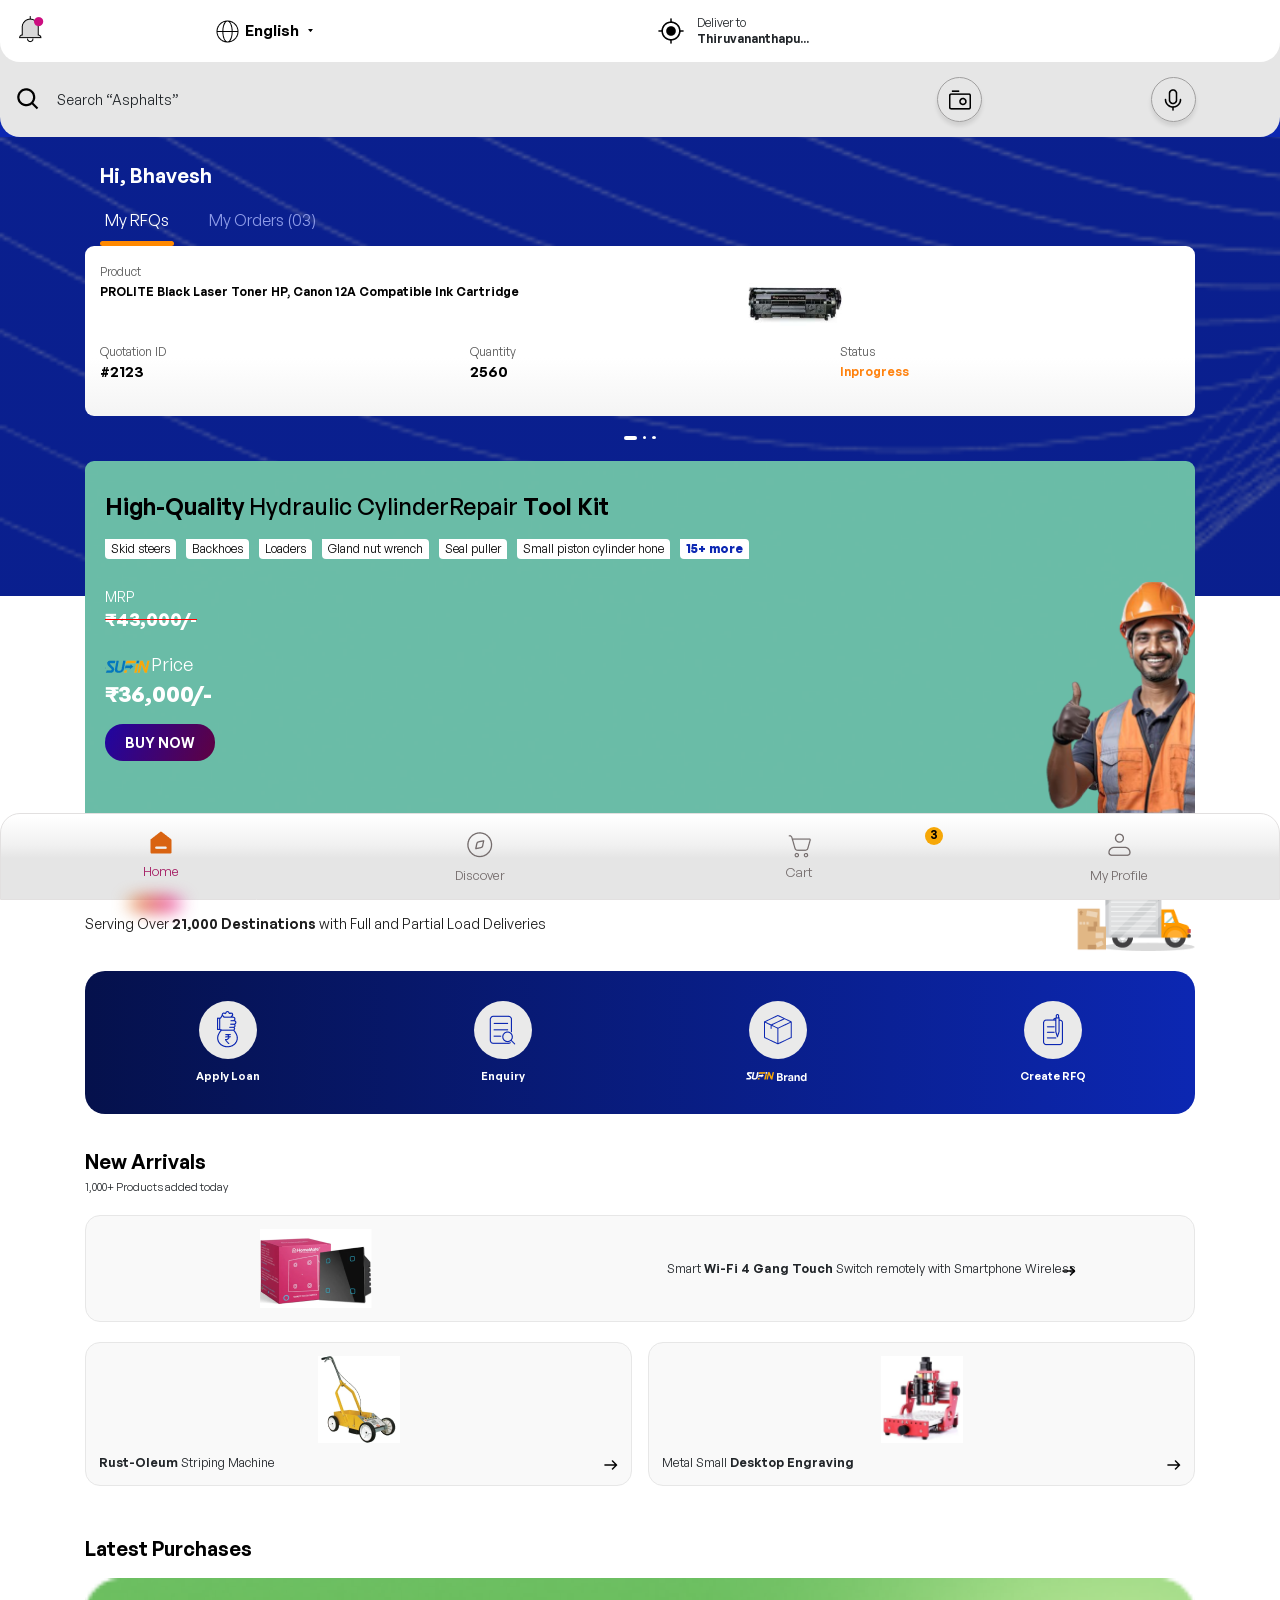
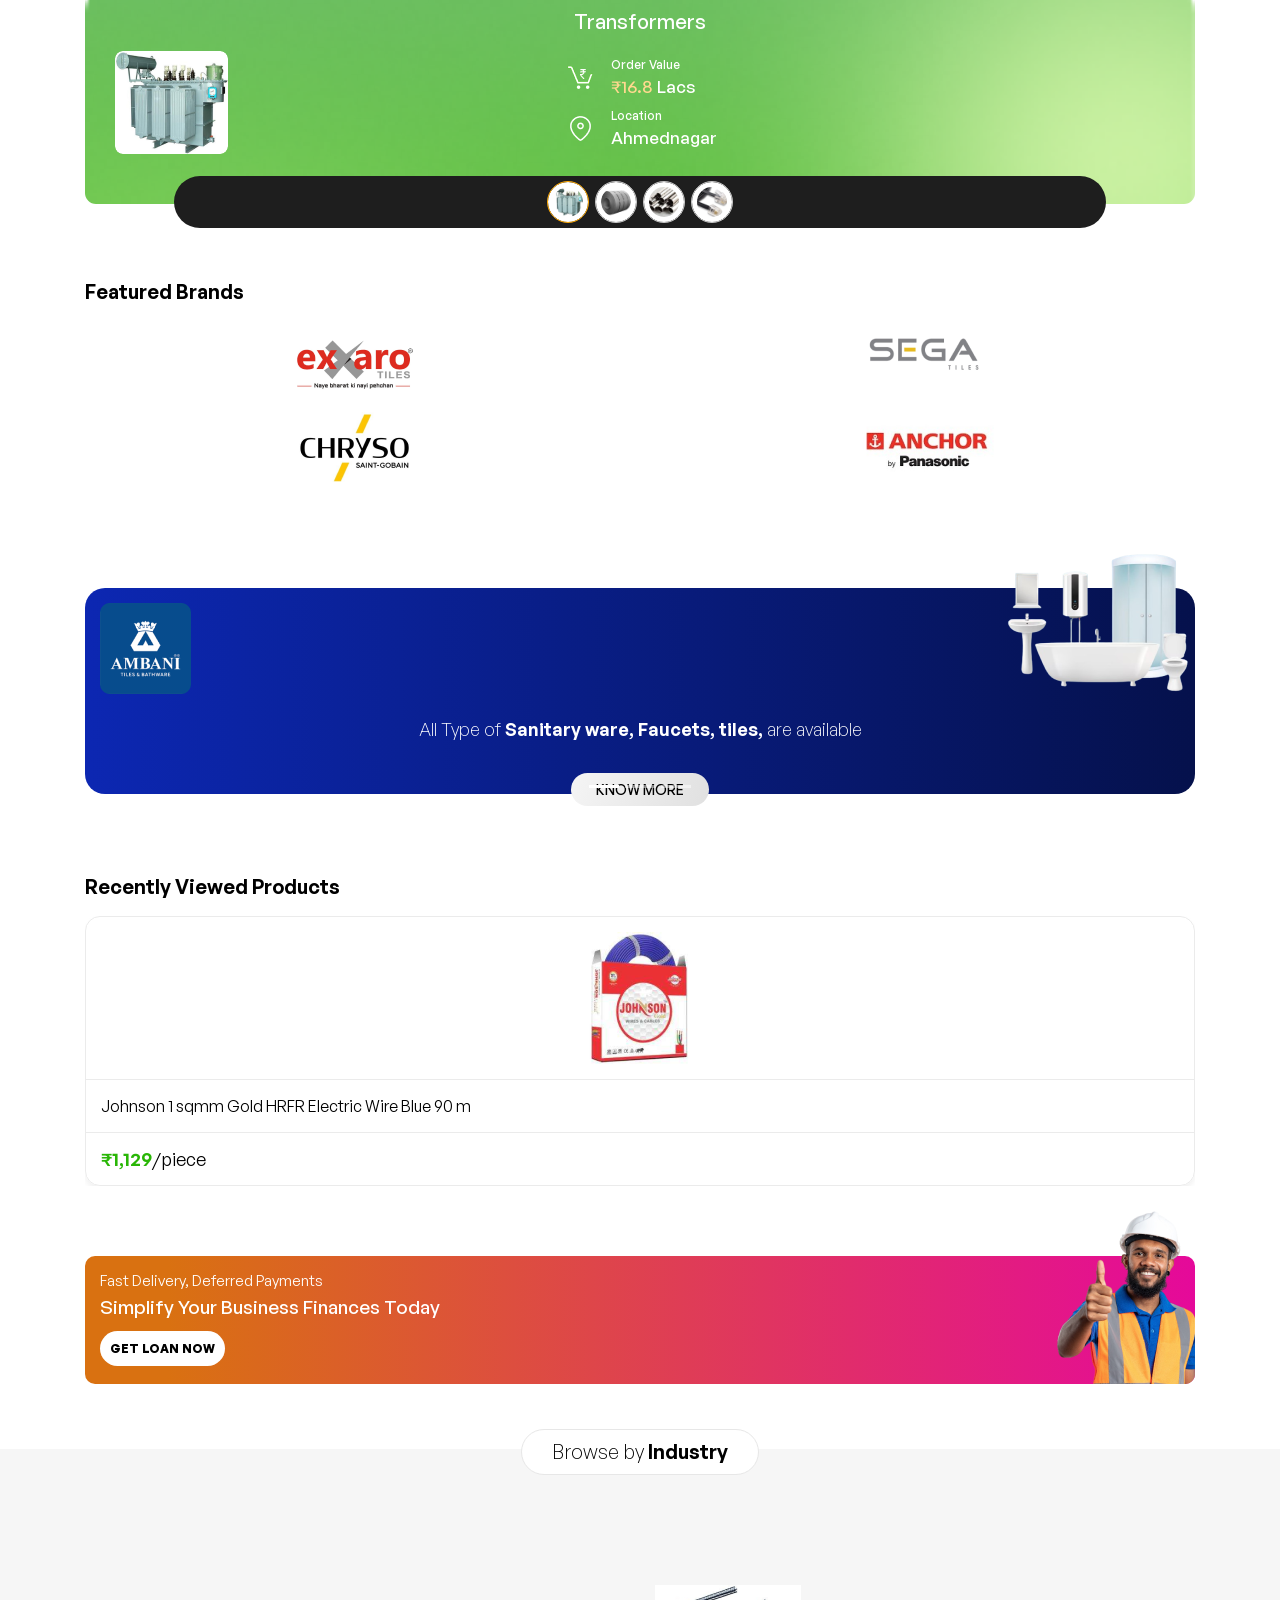
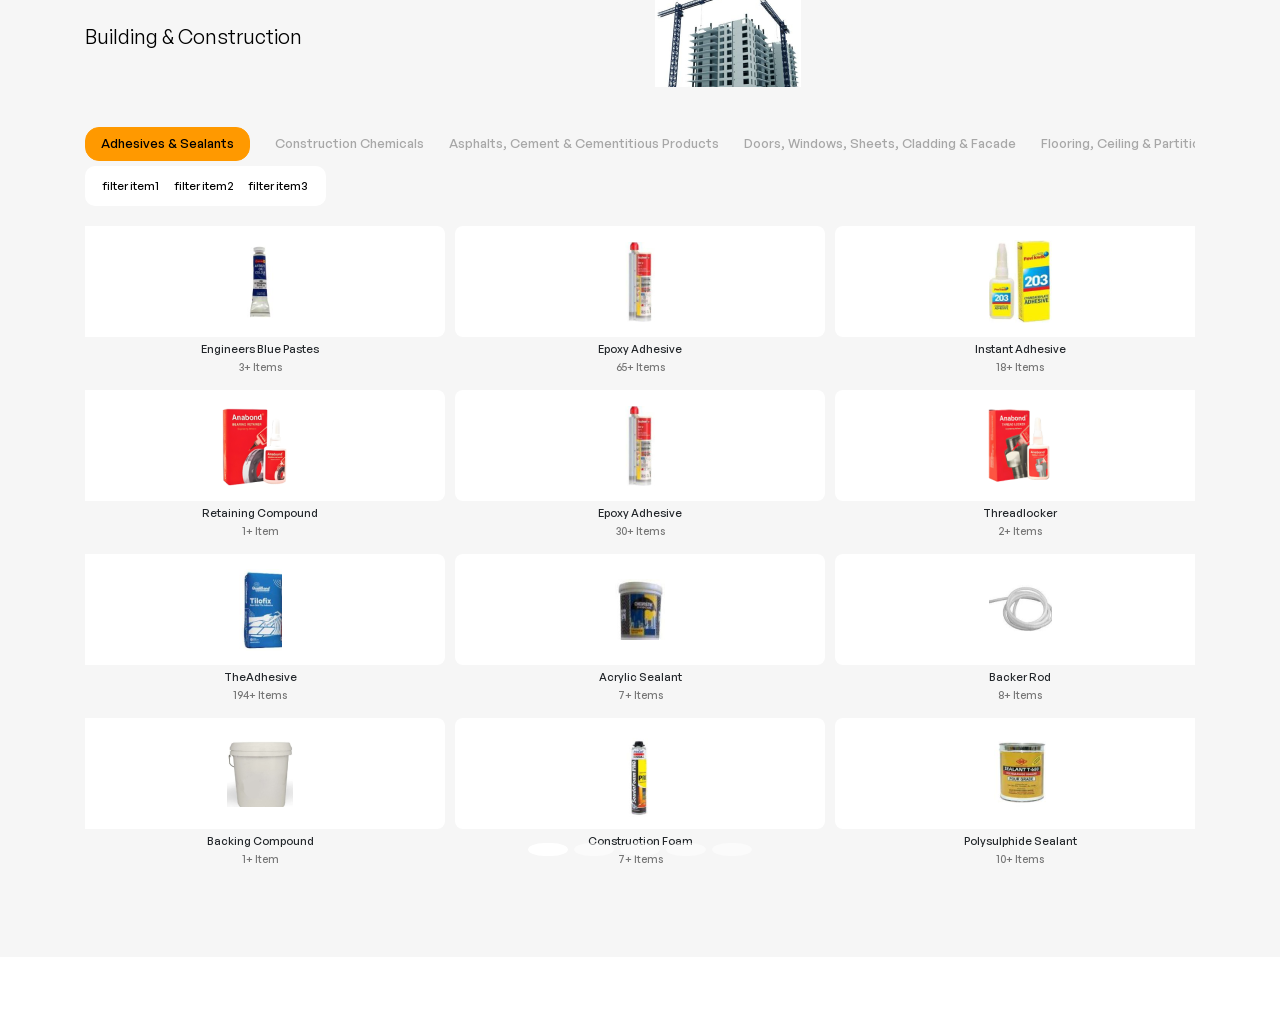
==== lntsufin/index.html @ c092fabc "Add Google Tag Manager integration (GTM-XXXXXXX)" ====
<!DOCTYPE html>
<html lang="en">
<head>
  <title>lntsufin</title>
  <meta charset="utf-8">
  <meta name="viewport" content="width=device-width, initial-scale=1">

  <link rel="stylesheet" href="lib/css/bootstrap.min.css"> 
  <script src="lib/js/jquery.min.js"></script>
  <script src="lib/js/bootstrap.min.js"></script>
	<link rel="stylesheet" href="css/custom.css"> 
<script src="js/custom.js"></script>
<script>

</script>
</head>
<body>


<div class="body-whole-sec">



<div class="header-top-sec">
<div class="header-top-inner-sec">
<div class="row">
  <div class="col-2 padr-0">
    <img src="images/header-notification-icon.png">
  </div>
  <!-- ./col-2 -->
 <div class="col-4 d-flex align-items-center padl-0">
<img src="images/header-lang-icon.png">
    <select class="hl-select">
  <option class="hl-field">English</option>
  <option class="hl-field">Tamil</option>
</select>
  </div>
  <!-- ./col-4 -->

   <div class="col-6 d-flex align-items-center">
    <img src="images/header-map-icon.png">
    <div class="hl-content-sec">
    <p class="hl-sub-head">Deliver to</p>
    <p class="hl-sub-head bold-font">Thiruvananthapu...</p>
    </div>
  </div>
  <!-- ./col-6 -->

</div>
<!-- ./row -->

</div>
<!-- ./header-top-inner-sec -->
</div>
<!-- ./header-top-sec -->



<div class="header-sec">
  <div class="header-inner-sec">

  <div class="row">
      <div class="col-8  d-flex align-items-center">
  <img src="images/search-icon.png" class="header-search-img"> <p class="header-search-text">Search “Asphalts”</p>
</div>

<div class="col-2 d-flex justify-content-center">
  <div class="header-icon rounded-circle d-flex justify-content-center">
  <img src="images/camera-icon.png">
</div>
</div>

<div class="col-2 d-flex justify-content-center">
  <div class="header-icon rounded-circle d-flex justify-content-center">
 <img src="images/voice-icon.png">
</div>
</div>

</div>
<!-- ./row -->
</div>
</div>



<!-- Tabs -->
<section id="tabs" class="orders-details-sec sec-space ">
  <div class="container">
     
      <div class="col">
    <p class="ordered-person-name">Hi, Bhavesh</p>
    </div>
  
    <div class="row">
      <div class="col">

        <nav>
          <div class="nav nav-tabs nav-fill tab-text-sec" id="nav-tab" role="tablist">
            <a class="tab-text active" id="my-rfq-tab" data-toggle="tab" href="#my-rfq" role="tab" aria-controls="my-rfq" aria-selected="true">My RFQs</a>
            <a class="tab-text" id="my-orders-tab" data-toggle="tab" href="#my-orders" role="tab" aria-controls="my-orders" aria-selected="false">My Orders (03)</a>
          </div>
        </nav>


        <div class="tab-content tab-content-whole-sec" id="nav-tabContent">
          <div class="tab-pane fade show active" id="my-rfq">
<div id="rfq-content-slider" class="carousel slide carousel-sec" data-ride="carousel">

<!--  <ol class="carousel-indicators rfq-indicators">
    <li data-target="#rfq-content-slider" data-slide-to="0" class="active"></li>
    <li data-target="#rfq-content-slider" data-slide-to="1"></li>
    <li data-target="#rfq-content-slider" data-slide-to="2"></li>
  </ol> -->
   <!-- Indicators will be inserted here by JavaScript -->
  <!-- rest of the carousel structure -->
  
  <div class="carousel-inner">

    <div class="carousel-item active">

      <p class="tc-sub-head">Product</p>

            <div class="row mb-20">
              <div class="col-7">
                <p class="tab-sub-content">PROLITE Black Laser Toner HP, Canon 12A Compatible Ink Cartridge</p>
              </div>
              <div class="col-5">
                <img src="images/product-img.png">
              </div>
           </div>

            <div class="row">
              <div class="col-4">
                <p class="tc-sub-head">Quotation ID</p>
                <p class="tsc-medium-text">#2123</p>
              </div>
              <div class="col-4">
               <p class="tc-sub-head">Quantity</p>
               <p class="tsc-medium-text">2560</p>
              </div>
              <div class="col-4">
                <p class="tc-sub-head">Status</p>
                <p class="tab-sub-content rfq-status">Inprogress</p>
              </div>
           </div>

    </div>
    <!-- ./carousel-item -->

    <div class="carousel-item">
      
     
         <p class="tc-sub-head">Product</p>

            <div class="row mb-20">
              <div class="col-7">
                <p class="tab-sub-content">PROLITE Black Laser Toner HP, Canon 12A Compatible Ink Cartridge</p>
              </div>
              <div class="col-5">
                <img src="images/product-img.png">
              </div>
           </div>

            <div class="row">
              <div class="col-4">
                <p class="tc-sub-head">Quotation ID</p>
                <p class="tsc-medium-text">#2123</p>
              </div>
              <div class="col-4">
               <p class="tc-sub-head">Quantity</p>
               <p class="tsc-medium-text">2560</p>
              </div>
              <div class="col-4">
                <p class="tc-sub-head">Status</p>
                <p class="tab-sub-content rfq-status">Inprogress</p>
              </div>
           </div>

    </div>
    <!-- ./carousel-item -->

    <div class="carousel-item">
      
      
         <p class="tc-sub-head">Product</p>

            <div class="row mb-20">
              <div class="col-7">
                <p class="tab-sub-content">PROLITE Black Laser Toner HP, Canon 12A Compatible Ink Cartridge</p>
              </div>
              <div class="col-5">
                <img src="images/product-img.png">
              </div>
           </div>

            <div class="row">
              <div class="col-4">
                <p class="tc-sub-head">Quotation ID</p>
                <p class="tsc-medium-text">#2123</p>
              </div>
              <div class="col-4">
               <p class="tc-sub-head">Quantity</p>
               <p class="tsc-medium-text">2560</p>
              </div>
              <div class="col-4">
                <p class="tc-sub-head">Status</p>
                <p class="tab-sub-content rfq-status">Inprogress</p>
              </div>
           </div>

    </div>
      <!-- ./carousel-item -->


  </div>
  <!-- ./carousel-inner -->

</div>
<!-- ./rfq-content-slider -->


            
           </div>
            <!-- ./tab-pane -->


          <div class="tab-pane fade" id="my-orders">
<div id="orders-content-slider" class="carousel slide carousel-sec" data-ride="carousel">
  <ol class="carousel-indicators ocs-indicators">
    <li data-target="#orders-content-slider" data-slide-to="0" class="active"></li>
    <li data-target="#orders-content-slider" data-slide-to="1"></li>
    <li data-target="#orders-content-slider" data-slide-to="2"></li>
  </ol>
  
  <div class="carousel-inner">
    <div class="carousel-item active">
            <p class="tc-sub-head-medium mb-20">Bulk order of  Electrical Safety Kits </p>
            <div class="row mb-20">
              <div class="col-4">
                <p class="tc-sub-head">Order ID</p>
                <p class="tab-sub-content">#2315</p>
              </div>
              <div class="col-4">
               <p class="tc-sub-head">Product Qty.</p>
               <p class="tab-sub-content">1000</p>
              </div>
              <div class="col-4">
                <p class="tc-sub-head">Order Value</p>
                <p class="tab-sub-content">₹10,00,000/-</p>
              </div>
           </div>

             <div class="row">
              <div class="col-7">
                <p class="tc-sub-head">Status</p>
                <p class="tab-sub-content order-status">Payment Pending</p>
              </div>
              <div class="col-5">
                <a href="#" class="paynow-btn">Pay now</a>
              </div>
           </div>

    </div>
    <!-- ./carousel-item -->

    <div class="carousel-item">
      
     
       
            <p class="tc-sub-head-medium mb-20">Bulk order of  Electrical Safety Kits </p>
            
            <div class="row mb-20">
              <div class="col-4">
                <p class="tc-sub-head">Order ID</p>
                <p class="tab-sub-content">#2315</p>
              </div>
              <div class="col-4">
               <p class="tc-sub-head">Product Qty.</p>
               <p class="tab-sub-content">1000</p>
              </div>
              <div class="col-4">
                <p class="tc-sub-head">Order Value</p>
                <p class="tab-sub-content">₹10,00,000/-</p>
              </div>
           </div>


             <div class="row">
              <div class="col-7">
                <p class="tc-sub-head">Status</p>
                <p class="tab-sub-content order-status">Payment Pending</p>
              </div>
              <div class="col-5">
                <a href="#" class="paynow-btn">Pay now</a>
              </div>
           </div>
    </div>
    <!-- ./carousel-item -->

    <div class="carousel-item">
      
      
         
            <p class="tc-sub-head-medium mb-20">Bulk order of  Electrical Safety Kits </p>
            <div class="row mb-20">
              <div class="col-4">
                <p class="tc-sub-head">Order ID</p>
                <p class="tab-sub-content">#2315</p>
              </div>
              <div class="col-4">
               <p class="tc-sub-head">Product Qty.</p>
               <p class="tab-sub-content">1000</p>
              </div>
              <div class="col-4">
                <p class="tc-sub-head">Order Value</p>
                <p class="tab-sub-content">₹10,00,000/-</p>
              </div>
           </div>


             <div class="row">
              <div class="col-7">
                <p class="tc-sub-head">Status</p>
                <p class="tab-sub-content order-status">Payment Pending</p>
              </div>
              <div class="col-5">
                <a href="#" class="paynow-btn">Pay now</a>
              </div>
           </div>

    </div>
      <!-- ./carousel-item -->


  </div>
  <!-- ./carousel-inner -->

</div>
<!-- ./rfq-content-slider -->


          </div>
          <!-- ./tab-pane -->
        </div>
        <!-- ./tab-whole-sec -->
      </div>
      <!-- ./col -->
    </div>
  <!-- ./row -->
  </div>
  <!-- ./container -->
</section>
<!-- ./Tabs -->




<section id="bn-gl-on-card-sec-slider" class="sec-space pt-0">
  <div class="container">

<div  class="carousel slide" data-ride="carousel">
  <div class="carousel-inner">

    <div class="carousel-item active">
      <div class="buy-now-card-sec">
        <div class="buy-now-card-sec-inner">

        <p class="bncs-head">High-Quality <span class="medium-bold">Hydraulic CylinderRepair</span> Tool Kit</p>

        <div class="bncs-items mb-20">
          <p>Skid steers</p> <p>Backhoes</p> <p>Loaders</p> <p>Gland nut wrench</p> <p>Seal puller</p> <p>Small piston cylinder hone</p> <p class="bncs-more-items">15+ more</p>
        </div>
           
        <div class="mb-20">
          <p class="bncs-mrp-text">MRP </p>
          <p class="bncs-orignal-mrp">&#8377;43,000/-</p>
        </div>
           
           <div class="mb-20">
            <img src="images/sufin-img.png"><span class="bncs-price-text">Price</span>
            <p class="bncs-sufin-price">&#8377;36,000/-</p>
          </div>

          <div class="pb-20">
              <a href="#" class="slider-btn">BUY NOW </a>
          </div>

      </div>
        </div>
        <!-- ./buy-now-card-sec -->

    </div>
    <!-- ./carousel-item -->

    <div class="carousel-item">
      
      <div class="get-loan-card-sec">
        <div class="get-loan-card-sec-inner">
        <p class="glcs-head">Purchased Transformers </p>
        <div class="row mb-20">
           <div class="col-5">
             <p class="glcs-sub-head">Order Value</p>
             <p class="glcs-value-sec"><span class="glcs-amount">&#8377; 32</span> lakh</p>
           </div>
            <div class="col-5">
              <p class="glcs-sub-head">Funding</p>
              <p class="glcs-value-sec"><span class="glcs-amount">&#8377; 28</span> lakh</p>
            </div>
        </div>
           
          <div class="pb-20">
              <a href="#" class="slider-btn glcs-btn">Get Loan </a>
          </div>

      </div>
        </div>
        <!-- ./get-loan-card-sec -->

    </div>
    <!-- ./carousel-item -->

    <div class="carousel-item">
      
        <div class="order-now-card-sec  text-center">
        <p class="oncs-head text-center">Bulk Purchasing for Construction Projects </p>
           <div class="mt-30 mb-30 text-right">
            <img src="images/order-now-card-sec-img.png">
          </div>
      
        
          <div class="pb-20">
              <a href="#" class="oncs-btn">Order Now</a>
          </div>

        </div>
        <!-- ./order-now-card-sec -->

    </div>
  </div>
  <!-- ./carousel-inner -->

</div>


</div>
  <!-- ./container -->

</section>
<!-- ./sec -->




<section  class="">
  <div class="container">

     <div class="row mb-20">
      <div class="col-7 d-flex align-items-center">
          <p class="normal-content">Serving Over <span class="normal-bold-content">21,000 Destinations</span> with Full and Partial Load Deliveries</p>
      </div>
      <!-- ./col-7 -->

      <div class="col-5 text-right">
        <img class="pld-img" src="images/partial-load-deliveries-img.png">
      </div>
      <!-- ./col-5 -->
    </div>
    <!-- ./row -->


<div class="icon-box-whole-sec mb-10">
     <div class="row">

      <div class="col-3 text-center padl-5 padr-5">
         <img class="icon-box rounded-circle" src="images/apply-loan-icon.png">
          <p class="ib-text">Apply Loan</p>
      </div>
      <!-- ./col-3 -->

      <div class="col-3 text-center padl-5 padr-5">
         <img class="icon-box rounded-circle" src="images/enquiry-icon.png">
          <p class="ib-text">Enquiry</p>
      </div>
      <!-- ./col-3 -->

      <div class="col-3 text-center padl-5 padr-5">
         <img class="icon-box rounded-circle" src="images/sufin-brand-icon.png">
          <p class="ib-text"><img src="images/sufin-brand-text-img.png"></p>
      </div>
      <!-- ./col-3 -->

      <div class="col-3 text-center padl-5 padr-5">
         <img class="icon-box rounded-circle" src="images/create-rfq.png">
          <p class="ib-text">Create RFQ</p>
      </div>
      <!-- ./col-3 -->

    </div>
    <!-- ./row -->

  </div>
  <!-- ./icon-box-whole-sec -->


  </div>
  <!-- ./container -->
  </section>
  <!-- ./section -->





<section  class="sec-space">
  <div class="container">

<p class="sec-heading new-arrival-head">New Arrivals</p>

<p class="small-heading">1,000+ Products added today</p>

<div class="new-arrival-item-box na-first-box-item  text-center mt-20">
<div class="row">

<div  class="col-5">
<img src="images/smartphone-wireless.png">
</div>
<div  class="col-7 d-flex align-items-center justify-content-center">
<p class="na-product-name">Smart <span class="bold-font">Wi-Fi 4 Gang Touch</span> Switch remotely with Smartphone Wireless</p>
</div>
</div>
</div>


<div class="row mt-20">
<div  class="col-6 padr-8">
  <div class="new-arrival-item-box text-center">
 <img src="images/rust-oleum-striping-machine-img.png">
  <p class="na-product-name"><span class="bold-font">Rust-Oleum</span> Striping Machine</p>
</div>
</div>

<div  class="col-6 padl-8">
  <div class="new-arrival-item-box text-center">
 <img src="images/metal-small-desktop-engraving-img.png">
  <p class="na-product-name">Metal Small <span class="bold-font">Desktop Engraving</span></p>
</div>
</div>

</div>


</div>
  <!-- ./container -->
</section>
<!-- ./sec -->



<section  class="sec-space pb-0">
  <div class="container">

<p class="sec-heading">Latest Purchases</p>
<div id="latest-purchases-slider" class="carousel slide mb-50" data-ride="carousel">

  <ol class="carousel-indicators lps-indicators">
    <li data-target="#latest-purchases-slider" data-slide-to="0" class="active d-flex align-items-center justify-content-center"><img src="images/lp-transformer-indicator.png"></li>
    <li data-target="#latest-purchases-slider" data-slide-to="1" class="d-flex align-items-center justify-content-center"><img src="images/lpcs-hr-coils-indicator.png"></li>
    <li data-target="#latest-purchases-slider" data-slide-to="2" class="d-flex align-items-center justify-content-center"><img src="images/lpcs-stainless-steel-round-bar-indicator.png"></li>
    <li data-target="#latest-purchases-slider" data-slide-to="3" class="d-flex align-items-center justify-content-center"><img src="images/lpcs-telephone-cable-indicator.png"></li>
  </ol>
  
  <div class="carousel-inner">

    <div class="carousel-item active">

     <div class="lp-card-sec">
       <p class="lpcs-head">Transformers </p>
<div class="row mb-20">
<div class="col-5 d-flex align-items-center">
        <img class="lpcs-img" src="images/lp-transformer.png">
      </div>
      <!-- ./col-5 -->

      <div class="col-7 d-flex align-items-center">
        <div>
        <div class="lpcs-item mb-10 d-flex column-gap-15 align-items-center">
        <img src="images/lpcs-order-value-icon.png">
        <div>
        <p class="lpcs-sub-head">Order Value </p>
        <p class="lpcs-value-sec"> <span class="lpcs-amount">&#8377;16.8</span> Lacs</p>
      </div>
      </div>
      <!-- ./lpcs-item -->

      <div class="lpcs-item d-flex column-gap-15 align-items-center">
        <img src="images/lpcs-location-icon.png">
        <div>
        <p class="lpcs-sub-head">Location </p>
        <p class="lpcs-value-sec">Ahmednagar</p>
      </div>
    </div>
  </div>
      </div>
      <!-- ./col-7 -->
     </div>
     <!-- ./row  -->

     </div>
     <!-- ./lp-card-sec -->

    </div>
    <!-- ./carousel-item -->

    <div class="carousel-item">
     <div class="lp-card-sec">
       <p class="lpcs-head">HR Coils</p>
<div class="row mb-20">
      <div class="col-5 d-flex align-items-center">
        <img class="lpcs-img" src="images/lpcs-hr-coils-indicator.png">
      </div>
      <!-- ./col-5 -->

      <div class="col-7 d-flex align-items-center">
        <div>
        <div class="lpcs-item mb-10 d-flex column-gap-15 align-items-center">
        <img src="images/lpcs-order-value-icon.png">
        <div>
        <p class="lpcs-sub-head">Order Value </p>
        <p class="lpcs-value-sec"> <span class="lpcs-amount">&#8377;3.9</span> Cr</p>
      </div>
      </div>
      <!-- ./lpcs-item -->

      <div class="lpcs-item d-flex column-gap-15 align-items-center">
        <img src="images/lpcs-location-icon.png">
        <div>
        <p class="lpcs-sub-head">Location </p>
        <p class="lpcs-value-sec">Jodhpur</p>
      </div>
    </div>
  </div>
      </div>
      <!-- ./col-7 -->
     </div>
     <!-- ./row  -->
     </div>
     <!-- ./lp-card-sec -->
    </div>
    <!-- ./carousel-item -->

    <div class="carousel-item">
      
      <div class="lp-card-sec">
       <p class="lpcs-head">Stainless steel round bar</p>
<div class="row mb-20">
      <div class="col-5 d-flex align-items-center">
        <img class="lpcs-img" src="images/lpcs-stainless-steel-round-bar-indicator.png">
      </div>
      <!-- ./col-5 -->

      <div class="col-7 d-flex align-items-center">
        <div>
        <div class="lpcs-item mb-10 d-flex column-gap-15 align-items-center">
        <img src="images/lpcs-order-value-icon.png">
        <div>
        <p class="lpcs-sub-head">Order Value </p>
        <p class="lpcs-value-sec"> <span class="lpcs-amount">&#8377;22.2</span> Lacs</p>
      </div>
      </div>
      <!-- ./lpcs-item -->

      <div class="lpcs-item d-flex column-gap-15 align-items-center">
        <img src="images/lpcs-location-icon.png">
        <div>
        <p class="lpcs-sub-head">Location </p>
        <p class="lpcs-value-sec">Arungabad</p>
      </div>
    </div>

  </div>

      </div>
      <!-- ./col-7 -->
     </div>
     <!-- ./row  -->
     </div>
     <!-- ./lp-card-sec -->
    </div>
      <!-- ./carousel-item -->


      <div class="carousel-item">
    
     <div class="lp-card-sec">
       <p class="lpcs-head">Telephone Cables </p>
<div class="row mb-20">

      <div class="col-5 d-flex align-items-center">
        <img class="lpcs-img" src="images/lpcs-telephone-cable-indicator.png">
      </div>
      <!-- ./col-5 -->

      <div class="col-7 d-flex align-items-center">
        <div>
        <div class="lpcs-item mb-10 d-flex column-gap-15 align-items-center">
        <img src="images/lpcs-order-value-icon.png">
        <div>
        <p class="lpcs-sub-head">Order Value </p>
        <p class="lpcs-value-sec"> <span class="lpcs-amount">&#8377;2.26</span> Cr</p>
      </div>
      </div>
      <!-- ./lpcs-item -->

      <div class="lpcs-item d-flex column-gap-15 align-items-center">
        <img src="images/lpcs-location-icon.png">
        <div>
        <p class="lpcs-sub-head">Location </p>
        <p class="lpcs-value-sec">Chennai</p>
      </div>
    </div>
  </div>
      </div>
      <!-- ./col-7 -->
     </div>
     <!-- ./row  -->
     </div>
     <!-- ./lp-card-sec -->
    </div>
      <!-- ./carousel-item -->
  </div>
  <!-- ./carousel-inner -->
</div>
<!-- ./Latest Purchases-slider -->
  </div>
  <!-- ./container -->
</section>




<section  class="sec-space" >
  <div class="container">

<p class="sec-heading">Featured Brands</p>

<div id="featured-brands-slider" class="carousel slide mb-50 carousel-sec" data-ride="carousel" >

 <!--  <ol class="carousel-indicators fbs-indicators">
    <li data-target="#featured-brands-slider" data-slide-to="0" class="active"></li>
    <li data-target="#featured-brands-slider" data-slide-to="1"></li>
    <li data-target="#featured-brands-slider" data-slide-to="2"></li>
  </ol> -->
  
  <div class="carousel-inner">

    <div class="carousel-item active">
      <div class="row">
        <div class="col-6 text-center">
      <img src="images/featured-brands-img1.png">
    </div>
    <!-- ./col-6 -->
     <div class="col-6 text-center">
      <img src="images/featured-brands-img2.png">
    </div>
    <!-- ./col-6 -->
     <div class="col-6 text-center">
      <img src="images/featured-brands-img3.png">
    </div>
    <!-- ./col-6 -->
     <div class="col-6 text-center">
      <img src="images/featured-brands-img4.png">
    </div>
    <!-- ./col-6 -->
  </div>
  <!-- ./row -->
    </div>
    <!-- ./carousel-item -->

    <div class="carousel-item">
      
      <div class="row">
        <div class="col-6 text-center">
      <img src="images/featured-brands-img1.png">
    </div>
    <!-- ./col-6 -->
     <div class="col-6 text-center">
      <img src="images/featured-brands-img2.png">
    </div>
    <!-- ./col-6 -->
     <div class="col-6 text-center">
      <img src="images/featured-brands-img3.png">
    </div>
    <!-- ./col-6 -->
     <div class="col-6 text-center">
      <img src="images/featured-brands-img4.png">
    </div>
    <!-- ./col-6 -->
  </div>
  <!-- ./row -->
 </div>
    <!-- ./carousel-item -->

    <div class="carousel-item">
      <div class="row">
        <div class="col-6 text-center">
      <img src="images/featured-brands-img1.png">
    </div>
    <!-- ./col-6 -->
     <div class="col-6 text-center">
      <img src="images/featured-brands-img2.png">
    </div>
    <!-- ./col-6 -->
     <div class="col-6 text-center">
      <img src="images/featured-brands-img3.png">
    </div>
    <!-- ./col-6 -->
     <div class="col-6 text-center">
      <img src="images/featured-brands-img4.png">
    </div>
    <!-- ./col-6 -->
  </div>
  <!-- ./row -->
</div>
      <!-- ./carousel-item -->
  </div>
  <!-- ./carousel-inner -->
</div>
<!-- ./featured-brands-slider -->




<div id="featured-brands-btm-slider" class="carousel slide carousel-sec"  data-ride="carousel">

  <ol class="carousel-indicators fbs-btm-indicators">
    <li data-target="#featured-brands-btm-slider" data-slide-to="0" class="active"></li>
    <li data-target="#featured-brands-btm-slider" data-slide-to="1"></li>
    <li data-target="#featured-brands-btm-slider" data-slide-to="2"></li>
  </ol>
  
  <div class="carousel-inner ">
  <div class="carousel-item active pt-50 pb-20">
      <div class="fb-card-sec">
      <div class="row">
        <div class="col-4">
      <img src="images/fb-card-sec-logo.png">
    </div>
    <!-- ./col-6 -->
     <div class="col-8 text-right padr-5 ">
      <img class="fbcs-img" src="images/fb-card-sec-img.png">
    </div>
    <!-- ./col-6 -->
  </div>
  <!-- ./row -->
<div class="text-center">
  <p class="fbcs-content">All Type of <span class="bold-font">Sanitary ware, Faucets, tiles,</span> are available</p>

<div class="fbcs-btn-sec">
<a href="#" class="fbcs-btn">Know More</a>
</div>

</div>

</div>
<!-- ./fb-card-sec -->

    </div>
    <!-- ./carousel-item -->

    <div class="carousel-item pt-50 pb-20">
      <div class="fb-card-sec">
      <div class="row">
        <div class="col-4">
      <img src="images/fb-card-sec-logo.png">
    </div>
    <!-- ./col-6 -->
     <div class="col-8 text-right padr-5 ">
      <img class="fbcs-img" src="images/fb-card-sec-img.png">
    </div>
    <!-- ./col-6 -->
  </div>
  <!-- ./row -->
<div class="text-center">
  <p class="fbcs-content">All Type of <span class="bold-font">Sanitary ware, Faucets, tiles,</span> are available</p>

<div class="fbcs-btn-sec">
<a href="#" class="fbcs-btn">Know More</a>
</div>
</div>
</div>
<!-- ./fb-card-sec -->

 </div>
    <!-- ./carousel-item -->

    <div class="carousel-item pt-50 pb-20">
      <div class="fb-card-sec">
        <div class="row">
        <div class="col-4">
      <img src="images/fb-card-sec-logo.png">
    </div>
    <!-- ./col-6 -->
     <div class="col-8 text-right padr-5 ">
      <img class="fbcs-img" src="images/fb-card-sec-img.png">
    </div>
    <!-- ./col-6 -->
  </div>
  <!-- ./row -->
<div class="text-center">
  <p class="fbcs-content">All Type of <span class="bold-font">Sanitary ware, Faucets, tiles,</span> are available</p>

<div class="fbcs-btn-sec">
<a href="#" class="fbcs-btn">Know More</a>
</div>

</div>

</div>
<!-- ./fb-card-sec -->

    </div>
      <!-- ./carousel-item -->
  </div>
  <!-- ./carousel-inner -->
</div>
<!-- ./featured-brands-slider -->
</div>
<!-- ./container -->
</section>



<section  class="sec-space mb-20">
  <div class="container">
<p class="sec-heading mt-10">Recently Viewed Products</p>

<div class="carousel slide"  data-ride="carousel">
  <div class="carousel-inner">
<div class="carousel-item active">
<div class="rvp-card-sec text-center">
      <img class="rvpcs-img" src="images/Johnson-Electric-Wireimg.png">
      <p class="rvpcs-head">Johnson 1 sqmm Gold HRFR Electric Wire Blue 90 m</p>
       <p class="rvpcs-amount-sec"><span class="rvpcs-amount">&#8377;1,129</span>/piece</p>
       </div>
       <!-- ./rvp-card-sec -->
</div>
    <!-- ./carousel-item -->


    <div class="carousel-item">
      <div class="rvp-card-sec text-center">
      <img class="rvpcs-img" src="images/lt-mk-motor-starter.png">
       <p class="rvpcs-head">L&T MK1 DOL Three Phase 2.5 A 440 V Motor Starter</p>
       <p class="rvpcs-amount-sec"><span class="rvpcs-amount">&#8377;2,201</span>/piece</p>
       </div>
       <!-- ./rvp-card-sec -->

      </div>
    <!-- ./carousel-item -->

    <div class="carousel-item">
        <div class="rvp-card-sec text-center">
      <img class="rvpcs-img" src="images/compact-cool-white-led-street-lights.png">
       <p class="rvpcs-head">COMPACT 100 W Cool White IP66 LED Street Lights</p>
       <p class="rvpcs-amount-sec"><span class="rvpcs-amount">&#8377;1,829</span>/piece</p>
     </div>
       <!-- ./rvp-card-sec -->
    </div>
    <!-- ./carousel-item -->

    <div class="carousel-item">
<div class="rvp-card-sec text-center">
      <img class="rvpcs-img" src="images/havells-double-pole-mcb.png">
       <p class="rvpcs-head">HAVELLS DHMGCDPF006 Double Pole 6 A C MCB</p>
       <p class="rvpcs-amount-sec"><span class="rvpcs-amount">&#8377;441</span>/piece</p>
     </div>
       <!-- ./rvp-card-sec -->
     </div>
    <!-- ./carousel-item -->


  </div>
  <!-- ./carousel-inner -->
</div>
<!-- ./carousel slide -->
</div>
  <!-- ./container -->
</section>
<!-- ./sec -->


<section  class="sec-space mb-40">
  <div class="container">

    <div class="cta-sec"> 
       <div class="row">
        <div class="col-8 pr-0 pb-10">
      <p class="cta-top-heading">Fast Delivery, Deferred Payments</p>
        <p class="cta-heading">Simplify Your Business Finances Today</p>
        <div class="cta-btn-sec"><a href="#" class="cta-btn">Get Loan now</a></div>
    </div>
    <!-- ./col-6 -->
     <div class="col-4  pl-0 pr-0 ">
      <img class="cta-img" src="images/cta-img.png">
    </div>
    <!-- ./col-6 -->
  </div>
  <!-- ./row -->
    </div>
    <!-- ./cta-sec -->

</div>
<!-- ./container -->
</section>
<!-- ./ section -->



<section class="gray-bg sec-btm-space">
<div class="container">
<div class="bbi-main-head-sec d-flex justify-content-center">
 <p class="bbi-main-head">Browse by <span class="bold-font">Industry</span></p>
</div>
</div>
</section>



<section  class="sec-space gray-bg bbis-sec">
  <div class="container">

<div id="browse-by-industry-slider" class="carousel slide mb-50" >

  <ol class="carousel-indicators bbis-indicators">
    <li data-target="#browse-by-industry-slider" data-slide-to="0" class="active d-flex align-items-center justify-content-center"><img src="images/building-construction-indicator-img.png"></li>
    <li data-target="#browse-by-industry-slider" data-slide-to="1" class="d-flex align-items-center justify-content-center"><img src="images/Electricals-Electronics-IT-indicator-img.png"></li>
    <li data-target="#browse-by-industry-slider" data-slide-to="2" class="d-flex align-items-center justify-content-center"><img src="images/ISEP-indicator-img.png"></li>
    <li data-target="#browse-by-industry-slider" data-slide-to="3" class="d-flex align-items-center justify-content-center"><img src="images/MME-indicator-img.png"></li>
    <li data-target="#browse-by-industry-slider" data-slide-to="4" class="d-flex align-items-center justify-content-center"><img src="images/ppos-indicator-img.png"></li>
  </ol>
  
  <div class="carousel-inner">

    <div class="carousel-item active">

      <div class="row mb-40">
        <div class="col-6 d-flex align-items-center">
        <p class="bbis-head">Building & Construction</p>
      </div>

      <div class="col-6">
        <img src="images/building-construction-img.png">
      </div>

      </div>
      <!-- ./row -->



<div class="row">
      <div class="col">



        <nav class="bbis-tab-text-whole-sec">
          <div class="nav nav-tabs nav-fill bbis-tab-text-sec" id="nav-tab" role="tablist">
            <a class="bbis-tab-text active" id="adhesives-sealants-tab" data-toggle="tab" href="#adhesives-sealants" >Adhesives & Sealants</a>

            <a class="bbis-tab-text" id="construction-chemicals-tab" data-toggle="tab" href="#construction-chemicals" >Construction Chemicals</a>

            <a class="bbis-tab-text" id="accp-tab" data-toggle="tab" href="#accp">Asphalts, Cement & Cementitious Products</a>

            <a class="bbis-tab-text" id="dwscf-tab" data-toggle="tab" href="#dwscf">Doors, Windows, Sheets, Cladding & Facade </a>

            <a class="bbis-tab-text" id="fcp-tab" data-toggle="tab" href="#fcp">Flooring, Ceiling & Partition</a>

            <a class="bbis-tab-text" id="mbm-tab" data-toggle="tab" href="#mbm">Masonry & Bulk Materials</a>

            <a class="bbis-tab-text" id="pc-tab" data-toggle="tab" href="#pc" >Paints & Coatings</a>

            <a class="bbis-tab-text" id="ppf-tab" data-toggle="tab" href="#ppf">Pipes, Plumbing & Fittings</a>

            <a class="bbis-tab-text" id="peb-tab" data-toggle="tab" href="#peb">Pre-Engineered Building </a>

            <a class="bbis-tab-text" id="scpf-tab" data-toggle="tab" href="#scpf">Sanitaryware & CP Fittings</a>
          </div>
        </nav>

        <nav class="navbar  navbar-expand-lg bbis-sub-filter-sec d-flex justify-content-end">
      <button class="navbar-toggler bbis-navbar-toggler" type="button" data-toggle="collapse" data-target="#bbis-filter-navbar" aria-controls="bbis-filter-navbar"
         aria-expanded="false" aria-label="Toggle navigation">
      <span class="navbar-toggler-icon bbis-sub-filter-icon"></span>
      </button>
      <div class="collapse navbar-collapse" id="bbis-filter-navbar">
         <ul class="navbar-nav">
            <li class="nav-item active">
               <a class="nav-link bbis-filter-item">filter item1</a>
            </li>
            <li class="nav-item">
               <a class="nav-link bbis-filter-item">filter item2</a>
            </li>
            <li class="nav-item">
               <a class="nav-link bbis-filter-item">filter item3</a>
            </li>
         </ul>
      </div>
</nav>
<!-- ./bbis-sub-filter-sec -->


        <div class="tab-content bbis-tab-content-whole-sec" id="nav-tabContent">

          <div class="tab-pane fade show active" id="adhesives-sealants" role="tabpanel" aria-labelledby="adhesives-sealants-tab">


          <div class="row">

             <div class="col-4 text-center padl-5 padr-5">
               <div class="bbis-cat-img d-flex align-items-center justify-content-center"><img src="images/Engineers-Blue-Pastes.png"></div>
               <p class="bbis-cat-sub-head">Engineers Blue Pastes</p>
               <p class="bbis-cat-item-count">3+ Items</p>
             </div>
             <!-- ./col-4 -->

             <div class="col-4 text-center padl-5 padr-5">
               <div class="bbis-cat-img d-flex align-items-center justify-content-center"><img src="images/Epoxy-Adhesive.png"></div>
               <p class="bbis-cat-sub-head">Epoxy Adhesive</p>
               <p class="bbis-cat-item-count">65+ Items</p>
             </div>
             <!-- ./col-4 -->


            <div class="col-4 text-center padl-5 padr-5">
               <div class="bbis-cat-img d-flex align-items-center justify-content-center"><img src="images/Instant-Adhesive.png"></div>
               <p class="bbis-cat-sub-head">Instant Adhesive</p>
               <p class="bbis-cat-item-count">18+ Items</p>
             </div>
             <!-- ./col-4 -->

             <div class="col-4 text-center padl-5 padr-5">
               <div class="bbis-cat-img d-flex align-items-center justify-content-center"><img src="images/Retaining-Compound.png"></div>
               <p class="bbis-cat-sub-head">Retaining Compound</p>
               <p class="bbis-cat-item-count">1+ Item</p>
             </div>
             <!-- ./col-4 -->

             <div class="col-4 text-center padl-5 padr-5">
               <div class="bbis-cat-img d-flex align-items-center justify-content-center"><img src="images/Epoxy-Adhesive.png"></div>
               <p class="bbis-cat-sub-head">Epoxy Adhesive</p>
               <p class="bbis-cat-item-count">30+ Items</p>
             </div>
             <!-- ./col-4 -->

             <div class="col-4 text-center padl-5 padr-5">
               <div class="bbis-cat-img d-flex align-items-center justify-content-center"><img src="images/Threadlocker.png"></div>
               <p class="bbis-cat-sub-head">Threadlocker</p>
               <p class="bbis-cat-item-count">2+ Items</p>
             </div>
             <!-- ./col-4 -->


             <div class="col-4 text-center padl-5 padr-5">
               <div class="bbis-cat-img d-flex align-items-center justify-content-center"><img src="images/TheAdhesive.png"></div>
               <p class="bbis-cat-sub-head">TheAdhesive</p>
               <p class="bbis-cat-item-count">194+ Items</p>
             </div>
             <!-- ./col-4 -->


             <div class="col-4 text-center padl-5 padr-5">
               <div class="bbis-cat-img d-flex align-items-center justify-content-center"><img src="images/Acrylic-Sealant.png"></div>
               <p class="bbis-cat-sub-head">Acrylic Sealant</p>
               <p class="bbis-cat-item-count">7+ Items</p>
             </div>
             <!-- ./col-4 -->


             <div class="col-4 text-center padl-5 padr-5">
               <div class="bbis-cat-img d-flex align-items-center justify-content-center"><img src="images/Backer-Rod.png"></div>
               <p class="bbis-cat-sub-head">Backer Rod</p>
               <p class="bbis-cat-item-count">8+ Items</p>
             </div>
             <!-- ./col-4 -->


             <div class="col-4 text-center padl-5 padr-5">
               <div class="bbis-cat-img d-flex align-items-center justify-content-center"><img src="images/Backing-Compound.png"></div>
               <p class="bbis-cat-sub-head">Backing Compound</p>
               <p class="bbis-cat-item-count">1+ Item</p>
             </div>
             <!-- ./col-4 -->


             <div class="col-4 text-center padl-5 padr-5">
               <div class="bbis-cat-img d-flex align-items-center justify-content-center"><img src="images/Construction-Foam.png"></div>
               <p class="bbis-cat-sub-head">Construction Foam</p>
               <p class="bbis-cat-item-count">7+ Items</p>
             </div>
             <!-- ./col-4 -->

             <div class="col-4 text-center padl-5 padr-5">
               <div class="bbis-cat-img d-flex align-items-center justify-content-center"><img src="images/Polysulphide -Sealant.png"></div>
               <p class="bbis-cat-sub-head">Polysulphide  Sealant</p>
               <p class="bbis-cat-item-count">10+ Items</p>
             </div>
             <!-- ./col-4 -->

            

          </div>
          <!-- ./row -->


            
           </div>
            <!-- ./tab-pane -->


        <div class="tab-pane fade" id="construction-chemicals">
         <p class="bbis-cat-sub-head">Construction Chemicals</p>
         </div>
          <!-- ./tab-pane -->

          <div class="tab-pane fade" id="accp">
            <p class="bbis-cat-sub-head">Asphalts, Cement & Cementitious Products</p>
           </div>
          <!-- ./tab-pane -->

          <div class="tab-pane fade" id="dwscf">
            <p class="bbis-cat-sub-head">Doors, Windows, Sheets, Cladding & Facade </p>
           </div>
          <!-- ./tab-pane -->

          <div class="tab-pane fade" id="fcp">
            <p class="bbis-cat-sub-head">Flooring, Ceiling & Partition</p>
           </div>
          <!-- ./tab-pane -->


          <div class="tab-pane fade" id="mbm">
            <p class="bbis-cat-sub-head">Masonry & Bulk Materials</p>
           </div>
          <!-- ./tab-pane -->


          <div class="tab-pane fade" id="pc">
            <p class="bbis-cat-sub-head">Paints & Coatings</p>
           </div>
          <!-- ./tab-pane -->

          <div class="tab-pane fade" id="ppf">
            <p class="bbis-cat-sub-head">Pipes, Plumbing & Fittings</p>
           </div>
          <!-- ./tab-pane -->

          <div class="tab-pane fade" id="peb">
            <p class="bbis-cat-sub-head">Pre-Engineered Building</p>
           </div>
          <!-- ./tab-pane -->

          <div class="tab-pane fade" id="scpf">
            <p class="bbis-cat-sub-head">Sanitaryware & CP Fittings</p>
           </div>
          <!-- ./tab-pane -->


        </div>
        <!-- ./tab-whole-sec -->
      
      </div>
      <!-- ./col -->

    </div>
  <!-- ./row -->





    </div>
    <!-- ./carousel-item -->

    <div class="carousel-item">
      
        <div class="row mb-40">
        <div class="col-6 d-flex align-items-center">
        <p class="bbis-head">Electricals, Electronics & IT</p>
      </div>

      <div class="col-6">
        <img src="images/building-construction-img.png">
      </div>

      </div>
      <!-- ./row -->




<div class="row">
      <div class="col">
        <nav class="bbis-tab-text-whole-sec">
          <div class="nav nav-tabs nav-fill bbis-tab-text-sec" id="nav-tab" role="tablist">
            <a class="bbis-tab-text active" id="eeit1-tab" data-toggle="tab" href="#eeit1" >eeit1</a>
            <a class="bbis-tab-text" id="eeit2-tab" data-toggle="tab" href="#eeit2" >eeit2</a>
            <a class="bbis-tab-text" id="eeit3-tab" data-toggle="tab" href="#eeit3">eeit3</a>
          </div>
        </nav>

        <nav class="navbar  navbar-expand-lg bbis-sub-filter-sec d-flex justify-content-end">
      <button class="navbar-toggler bbis-navbar-toggler" type="button" data-toggle="collapse" data-target="#bbis-filter-navbar" aria-controls="bbis-filter-navbar"
         aria-expanded="false" aria-label="Toggle navigation">
      <span class="navbar-toggler-icon bbis-sub-filter-icon"></span>
      </button>
      <div class="collapse navbar-collapse" id="bbis-filter-navbar">
         <ul class="navbar-nav">
            <li class="nav-item active">
               <a class="nav-link bbis-filter-item">eeit filter item1</a>
            </li>
            <li class="nav-item">
               <a class="nav-link bbis-filter-item">eeit filter item2</a>
            </li>
            <li class="nav-item">
               <a class="nav-link bbis-filter-item">eeit filter item3</a>
            </li>
         </ul>
      </div>
</nav>
<!-- ./bbis-sub-filter-sec -->


        <div class="tab-content bbis-tab-content-whole-sec" id="nav-tabContent">
          <div class="tab-pane fade show active" id="eeit1" role="tabpanel" aria-labelledby="adhesives-sealants-tab">
            <p class="bbis-cat-sub-head">eeit1</p>
           </div>
            <!-- ./tab-pane -->
        <div class="tab-pane fade" id="eeit2">
         <p class="bbis-cat-sub-head">eeit2</p>
         </div>
          <!-- ./tab-pane -->

          <div class="tab-pane fade" id="eeit3">
            <p class="bbis-cat-sub-head">eeit3</p>
           </div>
          <!-- ./tab-pane -->
        </div>
        <!-- ./tab-whole-sec -->
        
      </div>
      <!-- ./col -->
    </div>
  <!-- ./row -->



    </div>
    <!-- ./carousel-item -->

    <div class="carousel-item">
      
      <div class="row mb-40">
        <div class="col-6 d-flex align-items-center">
        <p class="bbis-head">Industrial Supplies & Engineered Products</p>
      </div>

      <div class="col-6">
        <img src="images/building-construction-img.png">
      </div>

      </div>
      <!-- ./row -->



<div class="row">
      <div class="col">
        <nav class="bbis-tab-text-whole-sec">
          <div class="nav nav-tabs nav-fill bbis-tab-text-sec" id="nav-tab" role="tablist">
            <a class="bbis-tab-text active" id="isep1-tab" data-toggle="tab" href="#isep1" >isep1</a>
            <a class="bbis-tab-text" id="isep2-tab" data-toggle="tab" href="#isep2" >isep2</a>
            <a class="bbis-tab-text" id="isep3-tab" data-toggle="tab" href="#isep3">isep3</a>
          </div>
        </nav>

        <nav class="navbar  navbar-expand-lg bbis-sub-filter-sec d-flex justify-content-end">
      <button class="navbar-toggler bbis-navbar-toggler" type="button" data-toggle="collapse" data-target="#bbis-filter-navbar" aria-controls="bbis-filter-navbar"
         aria-expanded="false" aria-label="Toggle navigation">
      <span class="navbar-toggler-icon bbis-sub-filter-icon"></span>
      </button>
      <div class="collapse navbar-collapse" id="bbis-filter-navbar">
         <ul class="navbar-nav">
            <li class="nav-item active">
               <a class="nav-link bbis-filter-item">isep filter item1</a>
            </li>
            <li class="nav-item">
               <a class="nav-link bbis-filter-item">isep filter item2</a>
            </li>
            <li class="nav-item">
               <a class="nav-link bbis-filter-item">isep filter item3</a>
            </li>
         </ul>
      </div>
</nav>
<!-- ./bbis-sub-filter-sec -->


        <div class="tab-content bbis-tab-content-whole-sec" id="nav-tabContent">
          <div class="tab-pane fade show active" id="isep1" role="tabpanel" aria-labelledby="adhesives-sealants-tab">
            <p class="bbis-cat-sub-head">isep1</p>
           </div>
            <!-- ./tab-pane -->
        <div class="tab-pane fade" id="isep2">
         <p class="bbis-cat-sub-head">isep2</p>
         </div>
          <!-- ./tab-pane -->

          <div class="tab-pane fade" id="isep3">
            <p class="bbis-cat-sub-head">isep3</p>
           </div>
          <!-- ./tab-pane -->
        </div>
        <!-- ./tab-whole-sec -->

      </div>
      <!-- ./col -->
    </div>
  <!-- ./row -->


    </div>
      <!-- ./carousel-item -->

      <div class="carousel-item">
      
     <div class="row mb-40">
        <div class="col-6 d-flex align-items-center">
        <p class="bbis-head">Machinery & Mechanical Equipment</p>
      </div>

      <div class="col-6">
        <img src="images/building-construction-img.png">
      </div>

      </div>
      <!-- ./row -->



<div class="row">
      <div class="col">
        <nav class="bbis-tab-text-whole-sec">
          <div class="nav nav-tabs nav-fill bbis-tab-text-sec" id="nav-tab" role="tablist">
            <a class="bbis-tab-text active" id="mme1-tab" data-toggle="tab" href="#mme1" >mme1</a>
            <a class="bbis-tab-text" id="mme2-tab" data-toggle="tab" href="#mme2" >mme2</a>
            <a class="bbis-tab-text" id="mme3-tab" data-toggle="tab" href="#mme3">mme3</a>
          </div>
        </nav>

        <nav class="navbar  navbar-expand-lg bbis-sub-filter-sec d-flex justify-content-end">
      <button class="navbar-toggler bbis-navbar-toggler" type="button" data-toggle="collapse" data-target="#bbis-filter-navbar" aria-controls="bbis-filter-navbar"
         aria-expanded="false" aria-label="Toggle navigation">
      <span class="navbar-toggler-icon bbis-sub-filter-icon"></span>
      </button>
      <div class="collapse navbar-collapse" id="bbis-filter-navbar">
         <ul class="navbar-nav">
            <li class="nav-item active">
               <a class="nav-link bbis-filter-item">mme filter item1</a>
            </li>
            <li class="nav-item">
               <a class="nav-link bbis-filter-item">mme filter item2</a>
            </li>
            <li class="nav-item">
               <a class="nav-link bbis-filter-item">mme filter item3</a>
            </li>
         </ul>
      </div>
</nav>
<!-- ./bbis-sub-filter-sec -->


        <div class="tab-content bbis-tab-content-whole-sec" id="nav-tabContent">
          <div class="tab-pane fade show active" id="mme1" role="tabpanel" aria-labelledby="adhesives-sealants-tab">
            <p class="bbis-cat-sub-head">mme1</p>
           </div>
            <!-- ./tab-pane -->
        <div class="tab-pane fade" id="mme2">
         <p class="bbis-cat-sub-head">mme2</p>
         </div>
          <!-- ./tab-pane -->

          <div class="tab-pane fade" id="mme3">
            <p class="bbis-cat-sub-head">mme3</p>
           </div>
          <!-- ./tab-pane -->
        </div>
        <!-- ./tab-whole-sec -->

      </div>
      <!-- ./col -->
    </div>
  <!-- ./row -->


    </div>
      <!-- ./carousel-item -->


 <div class="carousel-item">
      
     <div class="row mb-40">
        <div class="col-6 d-flex align-items-center">
        <p class="bbis-head">Packaging, Printing & Office Supplies</p>
      </div>

      <div class="col-6">
        <img src="images/building-construction-img.png">
      </div>

      </div>
      <!-- ./row -->



<div class="row">
      <div class="col">
        <nav class="bbis-tab-text-whole-sec">
          <div class="nav nav-tabs nav-fill bbis-tab-text-sec" id="nav-tab" role="tablist">
            <a class="bbis-tab-text active" id="ppos1-tab" data-toggle="tab" href="#ppos1" >ppos1</a>
            <a class="bbis-tab-text" id="ppos2-tab" data-toggle="tab" href="#ppos2" >ppos2</a>
            <a class="bbis-tab-text" id="ppos3-tab" data-toggle="tab" href="#ppos3">ppos3</a>
          </div>
        </nav>

        <nav class="navbar  navbar-expand-lg bbis-sub-filter-sec d-flex justify-content-end">
      <button class="navbar-toggler bbis-navbar-toggler" type="button" data-toggle="collapse" data-target="#bbis-filter-navbar" aria-controls="bbis-filter-navbar"
         aria-expanded="false" aria-label="Toggle navigation">
      <span class="navbar-toggler-icon bbis-sub-filter-icon"></span>
      </button>
      <div class="collapse navbar-collapse" id="bbis-filter-navbar">
         <ul class="navbar-nav">
            <li class="nav-item active">
               <a class="nav-link bbis-filter-item">ppos filter item1</a>
            </li>
            <li class="nav-item">
               <a class="nav-link bbis-filter-item">ppos filter item2</a>
            </li>
            <li class="nav-item">
               <a class="nav-link bbis-filter-item">ppos filter item3</a>
            </li>
         </ul>
      </div>
</nav>
<!-- ./bbis-sub-filter-sec -->


        <div class="tab-content bbis-tab-content-whole-sec" id="nav-tabContent">
          <div class="tab-pane fade show active" id="ppos1" role="tabpanel" aria-labelledby="adhesives-sealants-tab">
            <p class="bbis-cat-sub-head">ppos1</p>
           </div>
            <!-- ./tab-pane -->
        <div class="tab-pane fade" id="ppos2">
         <p class="bbis-cat-sub-head">ppos2</p>
         </div>
          <!-- ./tab-pane -->

          <div class="tab-pane fade" id="ppos3">
            <p class="bbis-cat-sub-head">ppos3</p>
           </div>
          <!-- ./tab-pane -->
        </div>
        <!-- ./tab-whole-sec -->

      </div>
      <!-- ./col -->
    </div>
  <!-- ./row -->


    </div>
      <!-- ./carousel-item -->


  </div>
  <!-- ./carousel-inner -->

</div>
<!-- ./Latest Purchases-slider -->

  </div>
</section>








<div class="bottom-sticky-sec">

<div class="row">

  <div class="col-3 text-center bs-active">
  <img src="images/home-icon.png">
   <p class="bs-item">Home</p>

</div>

<div class="col-3 text-center">
  <img src="images/Discover-icon.png">
   <p class="bs-item">Discover</p>
</div>

<div class="col-3 text-center d-flex align-items-center justify-content-center">
  
 <div class="bs-card-item-sec"> <div class="bs-cart-item text-center">3</div>
 <img src="images/cart-icon.png">
   <p class="bs-item">Cart</p>
</div>
</div>

<div class="col-3 text-center">
 <img src="images/profile-icon.png">
   <p class="bs-item">My Profile</p>
</div>

</div>
<!-- ./row -->
</div>
<!-- ./bottom-sticky-sec -->



</div>
<!-- ./body-whole-sec -->

</body>
</html>
---- lntsufin/css/custom.css ----
@font-face {
	font-family: "General Sans";
	src: url("../font/GeneralSans-Variable.ttf");
	}

body{
	background-color: #fff;
	 font-family: 'General Sans', sans-serif;
     margin-bottom:75px;
}


/* Typography css start  */

.sec-space {
	padding-top:25px;
	padding-bottom:25px;
}
.new-arrival-head{
    margin-bottom: 5px;
}
.gray-bg{
background: rgba(246, 246, 246, 1);

}

.column-gap-15 {
    column-gap: 15px;
}

.padl-0{
    padding-left:0px;
}
.padr-0{
    padding-right:0px;
}
.padl-5{
padding-left: 5px;
}
.padr-5{
padding-right: 5px;
}
.padr-8{
padding-right: 8px;
}
.padl-8{
padding-left: 8px;
}
.mb-10{
    margin-bottom:10px;
}
.mt-10{
    margin-top:10px;
}
.mt-20 {
margin-top:20px;
}
.mb-20 {
margin-bottom:20px;
}
.pb-10 {
padding-bottom:10px;
}
.pb-20 {
padding-bottom:20px;
}
.mt-30 {
margin-top:30px;
}
.mb-30 {
margin-bottom:30px;
}
.mb-40 {
margin-bottom:40px;
}
.mt-50{
    margin-top:50px;
}
.mb-50{
    margin-bottom:50px;
}

.pt-50{
    padding-top:50px;
}

.pb-50{
    padding-bottom:50px;
}

.sec-heading {
    font-size:20px;
    line-height: 26px;
    font-weight: 600;
    color:#000;
}
.normal-content, .normal-bold-content{
    color: rgba(30, 30, 30, 1);
    font-size: 14px;
    font-weight: 400;
    line-height: 19px;
margin-bottom:0px;
}
.normal-bold-content{
font-weight:600;
}

.pld-img {
    width:120px;
}
.small-heading {
    font-weight:400;
    font-size: 11px;
    line-height: 15px;
}
.mb-0{
    margin-bottom:0px;
}
.bold-font{
    font-weight: 600 !important;
}
/* ./Typography css end  */



/*Head sec css start */

.header-search-text {
    font-size: 14px;
    font-weight: 400;
    line-height: 19px;
    margin-bottom: 0px;
}

.sticky {
    position: fixed;
    top: 0;
    z-index: 99;
}
.header-sec.sticky .header-inner-sec {
border-radius: 0px;
}
.header-icon {
    box-shadow: 0px 4px 4px 0px rgba(0, 0, 0, 0.1);
    border: 0.3px solid rgba(160, 159, 159, 1);
    width: 45px;
    height: 45px;
    padding: 20px;
    align-items: center;
    justify-content: center;
    display: flex;
}
.header-search-img {
width: 27px;
    height: 27px;
    margin-right: 15px;
}
  .header-top-sec {
    background: #E6E6E6;
    width:100%;
}
.header-top-inner-sec {
    background-color: #ffff;
    padding: 15px;
    border-radius: 0px 0px 20px 20px;
}
.header-sec {
background-color:#0C27B2;
width:100%;
}
.header-inner-sec {
padding: 15px;
    background: #E6E6E6;
    border-radius: 0px 0px 20px 20px;
}
.header-whole-sec {
background-color:#E6E6E6;
box-shadow: 0px 6px 50.1px 29px rgba(11, 23, 85, 0.5);
}
.hl-sub-head {
font-size: 12px;
line-height: 16px;
font-weight: 400;
margin-bottom: 0px;
}
.hl-content-sec {
   padding-left: 10px; 
}
 .hl-select {
    padding-left:5px;
 }
 .hl-select {
    -webkit-appearance: none;
  -moz-appearance: none;
  background: transparent;
  background-image: url("../images/hl-language-icon.png");
  background-repeat: no-repeat;
    background-position-x: 100%;
    background-position-y: 8px;
    border-radius: 2px;
    padding-right: 14px;

 }
.hl-field, .hl-select {
    color:#000;
    font-weight:600;
    font-size:15px;
    line-height:20px;
}
.hl-select {
    border:none;
}
/*Head sec css end */


/* carousel indicator css start */


/*custom code */
.rfq-indicators, .ocs-indicators {
bottom: -60px;
}
.rfq-indicators li, .ocs-indicators li {
    background-color:#fff !important;
     width: 3.52px !important;
    height: 3.33px !important;
    border-radius: 50% !important;
}
.rfq-indicators li.active, .ocs-indicators li.active {
    width:12.48px !important;
    height:4px !important;
    border-radius: 10px !important;
}

.fbs-indicators li, .fbs-btm-indicators li, .rfq-indicators li,
.ocs-indicators li
 {
    background-color: rgba(187, 187, 187, 1);
    width: 5px;
    height: 5px;
    border-radius: 50%;
    border: none;
    opacity:1;
}
.fbs-indicators li.active, .fbs-btm-indicators li.active
{
    width:19px;
    height:6px;
    border-radius: 10px;
}
.fbs-indicators, .fbs-btm-indicators {
bottom:-40px;
}
/*  */



/* custom code  */
#rfq-content-slider .carousel-indicators li {
  background-color: rgba(187, 187, 187, 1);
    width: 5px;
    height: 5px;
    border-radius: 50%;
    border: none;
    opacity:1;
}
#rfq-content-slider .carousel-indicators{
bottom: -60px;
}

#rfq-content-slider .carousel-indicators li {
    background-color:#fff !important;
     width: 3.52px !important;
    height: 3.33px !important;
    border-radius: 50% !important;
}
#rfq-content-slider .carousel-indicators li.active {
    width:12.48px !important;
    height:4px !important;
    border-radius: 10px !important;
}

/* custom code  */


/*./ carousel indicator css end */



/* ./orders-details tab sec css start */

.ordered-person-name {
color:#fff;
font-weight:600;
font-size:20px;
line-height:27px;
margin-bottom:20px;
}
.orders-details-sec {
    background: linear-gradient(0deg, rgba(0, 0, 0, 0.2), rgba(0, 0, 0, 0.2)), url(../images/orders-detail-bg.png);
    background-size: cover;
    background-position: bottom;
    background-repeat: no-repeat;
    padding-bottom:180px;
}

.tab-text{
color: rgba(141, 155, 232, 1);
font-size: 16px;
font-weight: 400;
line-height: 22px;
text-decoration: none !important;
border-bottom: 5px solid transparent;
    margin: 0px 15px;
    padding: 0px 5px;
    padding-bottom: 10px !important;
}

.tab-text:hover{
	color:rgba(141, 155, 232, 1);
}
.tab-text.active{
background-color:transparent;
color:#fff;
}
.tab-content-whole-sec{
	background: linear-gradient(180deg, #FFFFFF 66%, #F4F4F4 100%);
	    border-radius: 9px;
	    padding:20px 15px;
}
.tab-text.active, .tab-text {
  position: relative;
}
.tab-text.active:after {
  content: '';
  height: 5px;
  width:100%;
  border-radius: 5px;
  background:rgba(255, 137, 0, 1);
  display: block;
  position: absolute;
  left: 0;
  margin-top:10px;
}
.tab-text:after {
  content: '';
  height: 5px;
  width:100%;
  border-radius: 5px;
  background:transparent;
  display: block;
  position: absolute;
  left: 0;
  margin-top:5px;
}

.tab-text-sec {
	border-bottom:none;
}
.tc-sub-head {
	font-size:12px;
	line-height: 12px;
	font-weight: 400;
	color: rgba(89, 89, 89, 1);
	margin-bottom:5px;
}
.tc-sub-head-medium {
	font-size:16px;
	font-weight:600;
	line-height: 24px;
}

.tab-sub-content, .tsc-medium-text {
	color:rgba(0, 0, 0, 1);
	font-size:12px;
	font-weight: 600;
	line-height: 17px;
}
.tsc-medium-text {
	font-size:15px;
}

.rfq-status {
color: rgba(255, 130, 14, 1);
}

.order-status{
	color: rgba(213, 11, 11, 1);
}
.paynow-btn{
	background: linear-gradient(90deg, #D97111 7.5%, #E5099A 100%);
    color: #fff;
    font-size: 12px;
    font-weight: 600;
    line-height: 16px;
    border-radius: 33px;
    padding: 5px 20px;
    text-decoration: none;
}
.paynow-btn:hover{
	color:#fff;
}


/* ./orders-details tab sec css end */




/* Buy now, get loan, order now card sec css start */

#bn-gl-on-card-sec-slider {
margin-top:-135px;
}

.buy-now-card-sec, .get-loan-card-sec, .order-now-card-sec{
    height:410px;
}
.buy-now-card-sec-inner, .get-loan-card-sec-inner, .order-now-card-sec
 {
height:100%;
}
.buy-now-card-sec {
background: linear-gradient(177.7deg, rgba(0, 0, 0, 0.1) 25.32%, #14587D 67.81%);
padding:30px 0px 0px 20px;
border-radius: 9px;
background-image: url(../images/buy-now-card-bg.png);
    background-size: cover;
    background-position: bottom;
    background-repeat: no-repeat;

}
.buy-now-card-sec-inner {
background-image: url(../images/buynow-card-sec-img.png);
    background-position: bottom right;
    background-repeat: no-repeat;
    background-size: 200px;
    padding-right: 55px;
    }

.bncs-head, .glcs-head, .oncs-head {
font-size: 23px;
line-height: 32px;
font-weight: 600;
color:#000;
}
.medium-bold {
	font-weight: 500;
}
.bncs-items{
	display:flex;
	flex-wrap: wrap;
}
.bncs-items p{
	    background-color: #fff;
    border-radius: 0px 4px 0px 4px;
    margin-right: 10px;
    color: #000;
    font-size: 12px;
    font-weight: 400;
    line-height: 16px;
    padding: 2px 6px;
    margin-bottom: 8px;
    color:#000;
}

.slider-btn {
background: linear-gradient(113.55deg, #0008D2 -49.06%, #6C002D 121.03%);
    border-radius: 18px;
    color: #fff;
    font-size: 14px;
    line-height: 19px;
    font-weight: 600;
    padding: 10px 20px;
}

.glcs-btn {
    font-weight: 400;
}

.bncs-orignal-mrp {
text-decoration: line-through;
 text-decoration-color: red;
}
.bncs-mrp-text, .bncs-price-text {
	font-size: 14px;
    font-weight: 400;
    line-height: 19px;
    color: #fff;
    margin-bottom: 0px;
}
.bncs-price-text {
	font-size: 18px;
}

.bncs-orignal-mrp {
	font-weight: 700;
	color:#fff;
	font-size: 18px;
}
.bncs-sufin-price {
	font-weight: 700;
	color:#fff;
	font-size: 22px;
}
.bncs-more-items {
color: rgba(12, 39, 178, 1) !important;
    font-weight: 700 !important;
    font-size: 12px !important;
    line-height: 16px !important;

}

.get-loan-card-sec {
background: linear-gradient(177.7deg, rgba(0, 0, 0, 0.1) 25.32%, #14587D 67.81%);
padding:30px 0px 0px 20px;
border-radius: 9px;
background-image: url(../images/get-loan-card-sec-bg.png);
    background-size: cover;
    background-position: bottom;
    background-repeat: no-repeat;
}

.get-loan-card-sec-inner {
    background-image: url(../images/get-loan-card-sec-img.png);
    background-position: bottom right;
    background-repeat: no-repeat;
    background-size: 200px;
    padding-right: 55px;
}
.glcs-head {
    padding-right:40px;
}

.glcs-sub-head, .glcs-value-sec {
color:#000;
font-size:14px;
font-weight:500;
margin-bottom:0px;
   line-height: 20px;
}

.glcs-amount {
color:#CB06B7;
font-weight:700;
font-size:22px;
padding-right: 5px;
}

.order-now-card-sec {
    background: linear-gradient(177.7deg, rgba(0, 0, 0, 0.1) 25.32%, #14587D 67.81%);
padding:30px 0px 20px 20px;
border-radius: 9px;
background-image: url(../images/order-now-card-sec-bg.png);
    background-size: cover;
    background-position: bottom;
    background-repeat: no-repeat;
    
}
.oncs-btn {
 background: #fff;
    border-radius: 18px;
    color: #000;
    font-size: 14px;
    line-height: 19px;
    font-weight: 600;
    padding: 10px 20px;   
}
.oncs-head {
color:#fff;

}
/* ./Buy now, get loan, order now card sec css end */




/* Recently Viewed Products sec css start */

.rvp-card-sec {
border: 1px solid rgba(235, 235, 235, 1);
box-shadow: 0px 4px 4px 0px rgba(208, 208, 208, 0.25);
border-radius:15px;

}
.rvpcs-head {
    font-size: 16px;
    font-weight:400;
    line-height: 22px;
    color:#000;
    border-top:1px solid rgba(235, 235, 235, 1);
    border-bottom:1px solid rgba(235, 235, 235, 1);
    padding:15px;
    text-align: left;
       margin-bottom: 0px;
       padding-right:100px;
}
.rvpcs-amount-sec{
    padding:15px;
}

.rvpcs-amount-sec, .rvpcs-amount {
    color:#000;
    font-size: 18px;
    font-weight: 400;
    line-height: 22px;
    text-align: left;
    margin-bottom: 0px;
}
.rvpcs-amount {
color:rgba(41, 182, 6, 1);
font-weight: 600;
}

.rvpcs-img {
    margin-top:15px;
    margin-bottom:15px;
}

/* ./Recently Viewed Products sec css end */




/* icon box sec css start */
.icon-box-whole-sec {
background: linear-gradient(270deg, #0C27B2 0%, #05114C 100%);
border-radius: 20px;
padding:30px 20px;
}
.icon-box {
width: 58px;
    height: 58px;
    background: rgba(234, 234, 234, 1);
    padding: 10px;
    margin-bottom: 10px;
    object-fit: none;
}
.ib-text {
font-weight:600;
font-size:11px;
line-height:15px;
color:#fff;
margin-bottom: 0px;
}

/* icon box sec css end */




/* New Arrivals sec css start */

.new-arrival-item-box {
background: rgba(249, 249, 249, 1);
border: 1px solid rgba(231, 231, 231, 1);
padding:13px;
border-radius: 15px;
height: 100%;
}
.na-first-box-item .na-product-name {
  margin-bottom: 0px;
    margin-top: 0px !important;
}
.na-product-name {
    font-weight: 400;
    font-size:12.5px;
    line-height: 19px;
    position: relative;
    margin-top:10px !important;
    text-align:left;
    margin-bottom: 0px;
    
}
.na-product-name:after{
     position: absolute;
    right:0px;
      content: url('../images/arrow-icon.png');
   padding-left:15px;
   margin-top: 3px;
       
}
.new-arrival-item-box img {
width:82px;
height:87px;
}

  .na-first-box-item img{
    object-fit: none;
    width: auto;
    height: auto;
}

.na-product-name {
    margin-top:0px;
}
/* ./New Arrivals sec css start */



/* Featured brands slider css start */



.fb-card-sec {
background: linear-gradient(270deg, #05114C 0%, #0C27B2 100%);
border-radius: 20px;
padding:15px;
}
.fbcs-content {
    color:#fff;
    font-size: 18px;
    line-height: 24px;
    font-weight: 300;
    padding:20px;
}
.fbcs-btn {
    font-size: 14px;
    font-weight: 500;
    line-height: 19px;
    color:#000;
background: linear-gradient(113.55deg, #FFFFFF -49.06%, #DCDCDC 121.03%);
border-radius: 18px;
padding: 8px 25px;
text-transform: uppercase;
}
.fbcs-img{
    margin-top:-50px;
}
.fbcs-btn-sec {
    margin-bottom: -22px;
}
/* featured brand slider css end */




/* cta sec css start  */
.cta-img {
position: absolute;
    right: 15px;
    bottom: 0px !important;
}

.cta-sec {
background: linear-gradient(90deg, #D97111 7.5%, #E5099A 100%);
border-radius: 10px;
padding-left: 15px;
position: relative;

}
.cta-btn-sec{
    margin-bottom:15px;
}

.cta-top-heading {
font-weight: 400;
font-size: 15px;
line-height: 19px;
color:#fff;
 padding-top:15px;
 margin-bottom:5px;
}

.cta-heading {
        font-size: 19px;
        font-weight: 500;
        line-height: 24px;
        color:#fff;
}
.cta-btn {
        background-color: #fff;
    color: #000;
    font-size: 12px;
    line-height: 16px;
    font-weight: 700;
    padding: 10px;
    border-radius: 50px;
    text-transform: uppercase;
    margin-bottom:10px;
}

/* cta sec css end  */



/* Latest Purchases section css start  */
.lp-card-sec {
/*background: linear-gradient(180deg, #53CB07 0%, #6CBE62 100%);*/
background-image:url(../images/latest-purchase-card-bg.png) !important;
border-radius: 11px;
padding:30px;
    background-size: cover;
}

.lpcs-head {
    text-align: center;
    color:#fff;
    font-size: 20px;
    line-height: 27px;
    font-weight: 500;
}

.lpcs-amount {
color: rgba(255, 217, 143, 1);
}
.lpcs-sub-head {
    font-weight: 500;
    font-size: 12px;
    line-height: 16px;
    color:#fff;
    margin-bottom: 2px;
}
.lpcs-value-sec {
    font-size: 17px;
    font-weight: 500;
    line-height: 23px;
    color:#fff;
    margin-bottom: 0px;
}
.lpcs-img {
width: 113px;
    height: 103px;
    object-fit: contain;
    border-radius: 8px;
}

.lps-indicators, .bbis-indicators {
background: rgba(30, 30, 30, 1);
border-radius:28px;
    bottom: -40px;
    padding: 5px;
    margin-right: 8%;
    margin-left: 8%;
}
.lps-indicators li, .bbis-indicators li {
   width: 40px;
    height: 40px;
    border: 0.83px solid rgba(202, 202, 202, 1) !important;
    border-radius: 50px;
    opacity: 1 !important;
    text-indent: unset;
}
.lps-indicators li.active, .bbis-indicators li.active {
border: 0.83px solid rgba(255, 171, 7, 1) !important;
}
.lps-indicators  img, .bbis-indicators img{
width: 30px;
    height: 30px;
    border-radius: 50px;
}

/* Latest Purchases section css end  */



/* ./ bottom-sticky-sec css start  */

.bottom-sticky-sec {
background: linear-gradient(180deg, #FFFFFF 3%, #F0F0F0 37.5%, #E5E5E5 52%);
border-radius: 20px 20px 0px 0px;
border: 1px solid rgba(226, 224, 224, 1);
    padding: 15px;
width:100%;
}
 

 .bottom-sticky-sec {
position: fixed;
    bottom: 0;
    z-index: 99;
}
.bs-item {
   color: rgba(116, 108, 108, 1);
font-weight:400;
font-size: 13px;
line-height: 18px;
margin-bottom: 0px;
   margin-top: 5px;
}
.bs-cart-item {
background: rgba(246, 167, 7, 1);
    font-weight: 600;
    color: #000;
    font-size: 12px;
    line-height: 16px;
    width: 18px;
    height: 18px;
    border-radius: 50px;
    position: absolute;
    top: -5px;
    right: 2px;
     
}
.bs-card-item-sec {
    position: relative;
    width: 100%;
}

.bs-active img{
filter: invert(60%) sepia(92%) saturate(3800%) hue-rotate(2deg) brightness(92%) contrast(87%);
}
.bs-active .bs-item {
color: rgba(164, 28, 99, 1);
}
/* ./ bottom-sticky-sec css end  */



/* Browse by sec css start */
.bbis-indicators {
bottom:unset;
top:-85px;
background: transparent;
margin:0px;
}
.bbis-indicators li {
border: 1px solid rgba(202, 202, 202, 1);
width:48px;
height: 48px;
}
.bbis-indicators li.active {
border: 2px solid rgba(255, 153, 0, 1)
}
.bbis-sec {
    padding-top:110px;
}

.bbis-head {
font-size:20px;
line-height:27px;
font-weight:400;
color:#000;
margin-bottom: 0px;
}
.bbis-cat-sub-head {
    font-size: 11px;
    font-weight: 500;
    line-height: 15px;
    margin-top:5px;
    margin-bottom: 3px;
    padding: 0px 10px;
}
.bbis-cat-img {
    background-color:#fff;
    border-radius: 8px;
width: 100%;
        height: 111px;
}

.bbis-cat-item-count {
color: rgba(117, 117, 117, 1);

font-weight:500;
font-size:10.5px;
line-height:14px;
}
.bbis-tab-content-whole-sec {
    margin-top: 20px;
}

.bs-active .bs-item{
position:relative;
}

.bs-active .bs-item:after{
        position: absolute;
    right: 0px;
    content: url(../images/bs-item-active-bg.svg);
    margin-top: 18px;
    margin-left: auto;
    margin-right: auto;
    left: -12px;
       
}
.bbis-tab-text-whole-sec{
    display: block;
    width: 100%;
    overflow-x: scroll;
}
.bbis-tab-text-sec {
display: flex;
    flex-direction: row;
    flex-wrap: nowrap;
    white-space: nowrap;
    border: none;
}
.bbis-tab-text.active {
color: #000;

border-radius: 14px;
border: 1px solid rgba(255, 153, 0, 1);
background: rgba(255, 153, 0, 1);
padding:6px 15px;
text-decoration: none;
}
.bbis-tab-text {
color: #A7A7A7;
text-align: center;
font-size: 13px;
font-weight: 500;
text-decoration: none;
    align-items: center;
    justify-content: center;
    display: flex;
    margin-right:25px;
}
.bbis-sub-filter-icon {
    background-image: url(../images/bbis-sub-filter-icon.png) !important;
    width: 35px;
    height: 35px;
}

.bbis-navbar-toggler {
border:none;
padding: 0px;
}
.bbis-sub-filter-sec {
    padding:0px;
    margin-top:5px;
}
.bbis-filter-item{
        color: #000;
    font-size: 11px;
    font-weight: 500;
    padding-top:2px;
  padding-bottom: 2px;
    text-decoration: none;
}
#bbis-filter-navbar .navbar-nav {
background-color: #fff;
    padding: 10px;
    border-radius: 10px;
}
.bbis-indicators img{
    width:auto;
    height: auto;
}

.bbi-main-head {
    border-radius: 84.674px;
    border: 0.847px solid #E7E7E7;
    background: #FFF;
    color: #000;
    font-size: 20px;
    font-weight: 300;
    line-height: 24px;
    padding: 10px 30px;
    margin-top: -20px;
    margin-bottom: 0px;
}

/* ./Browse by sec css end */
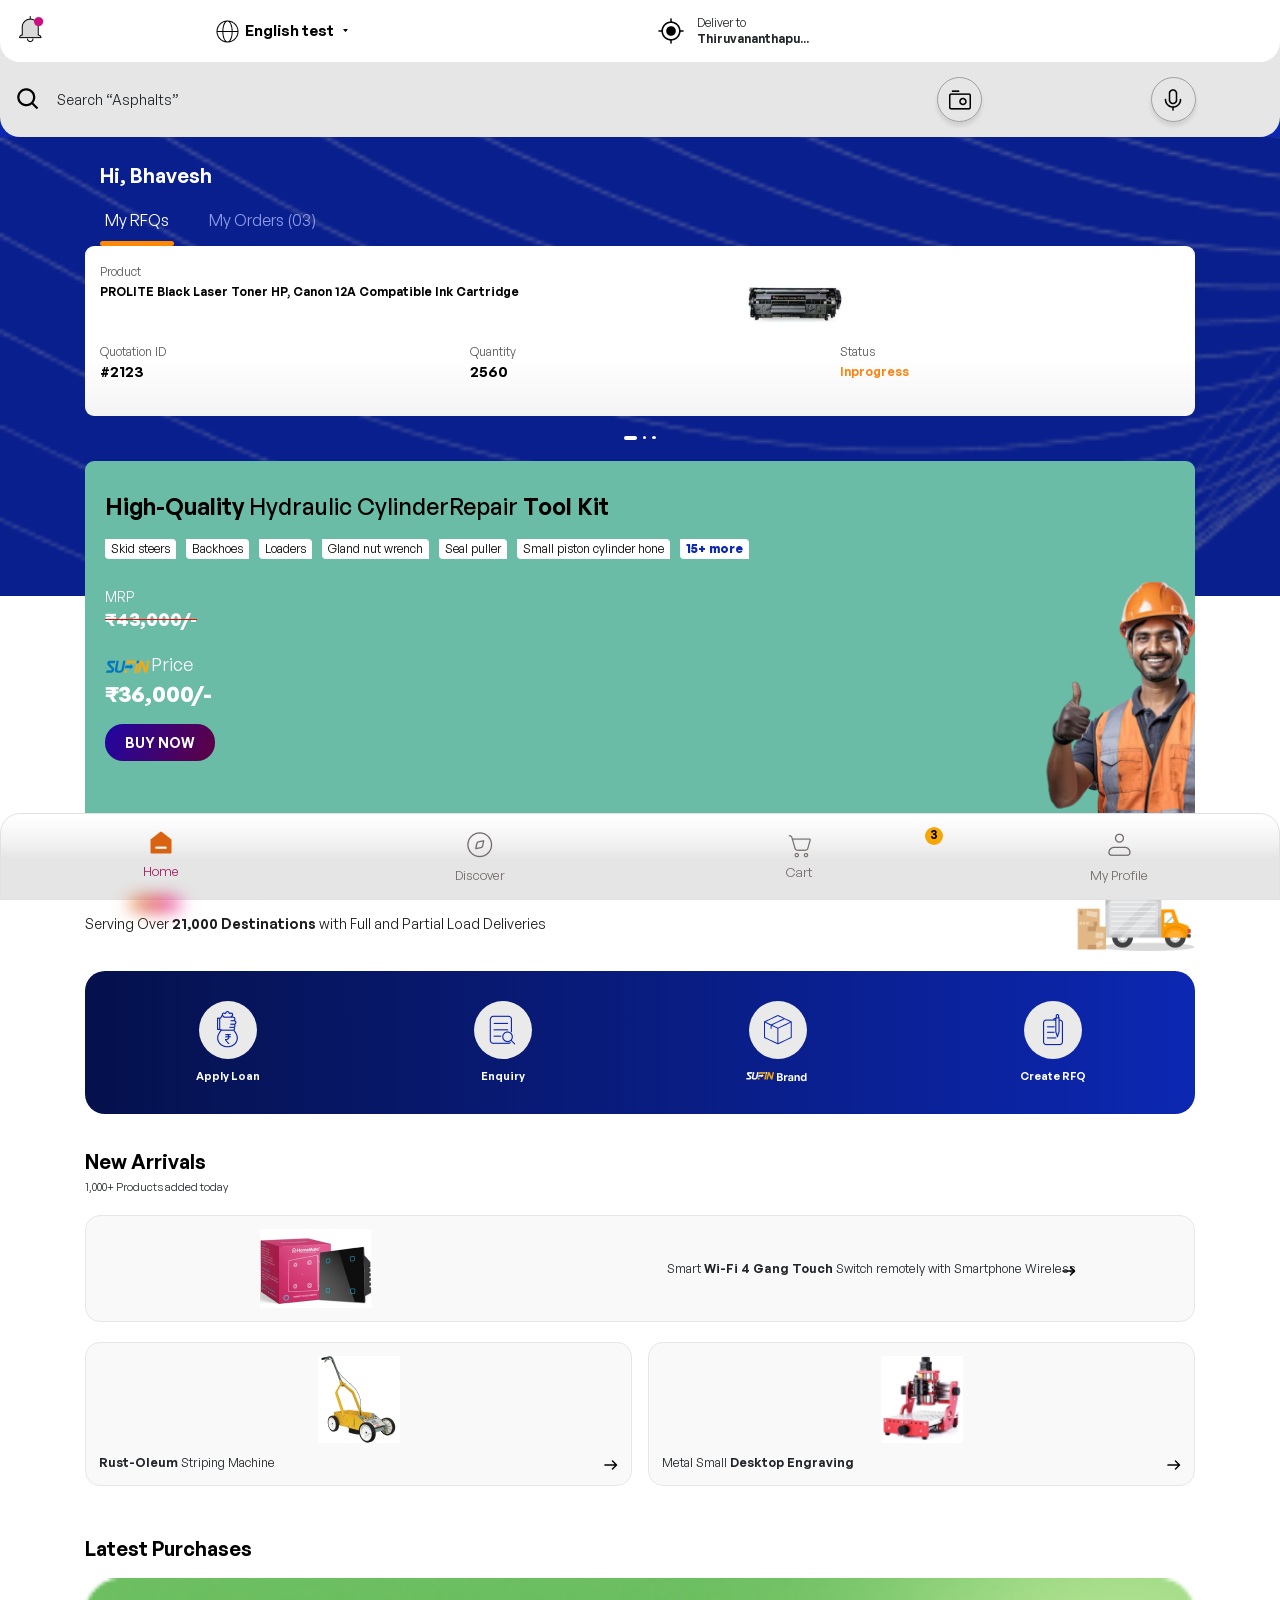
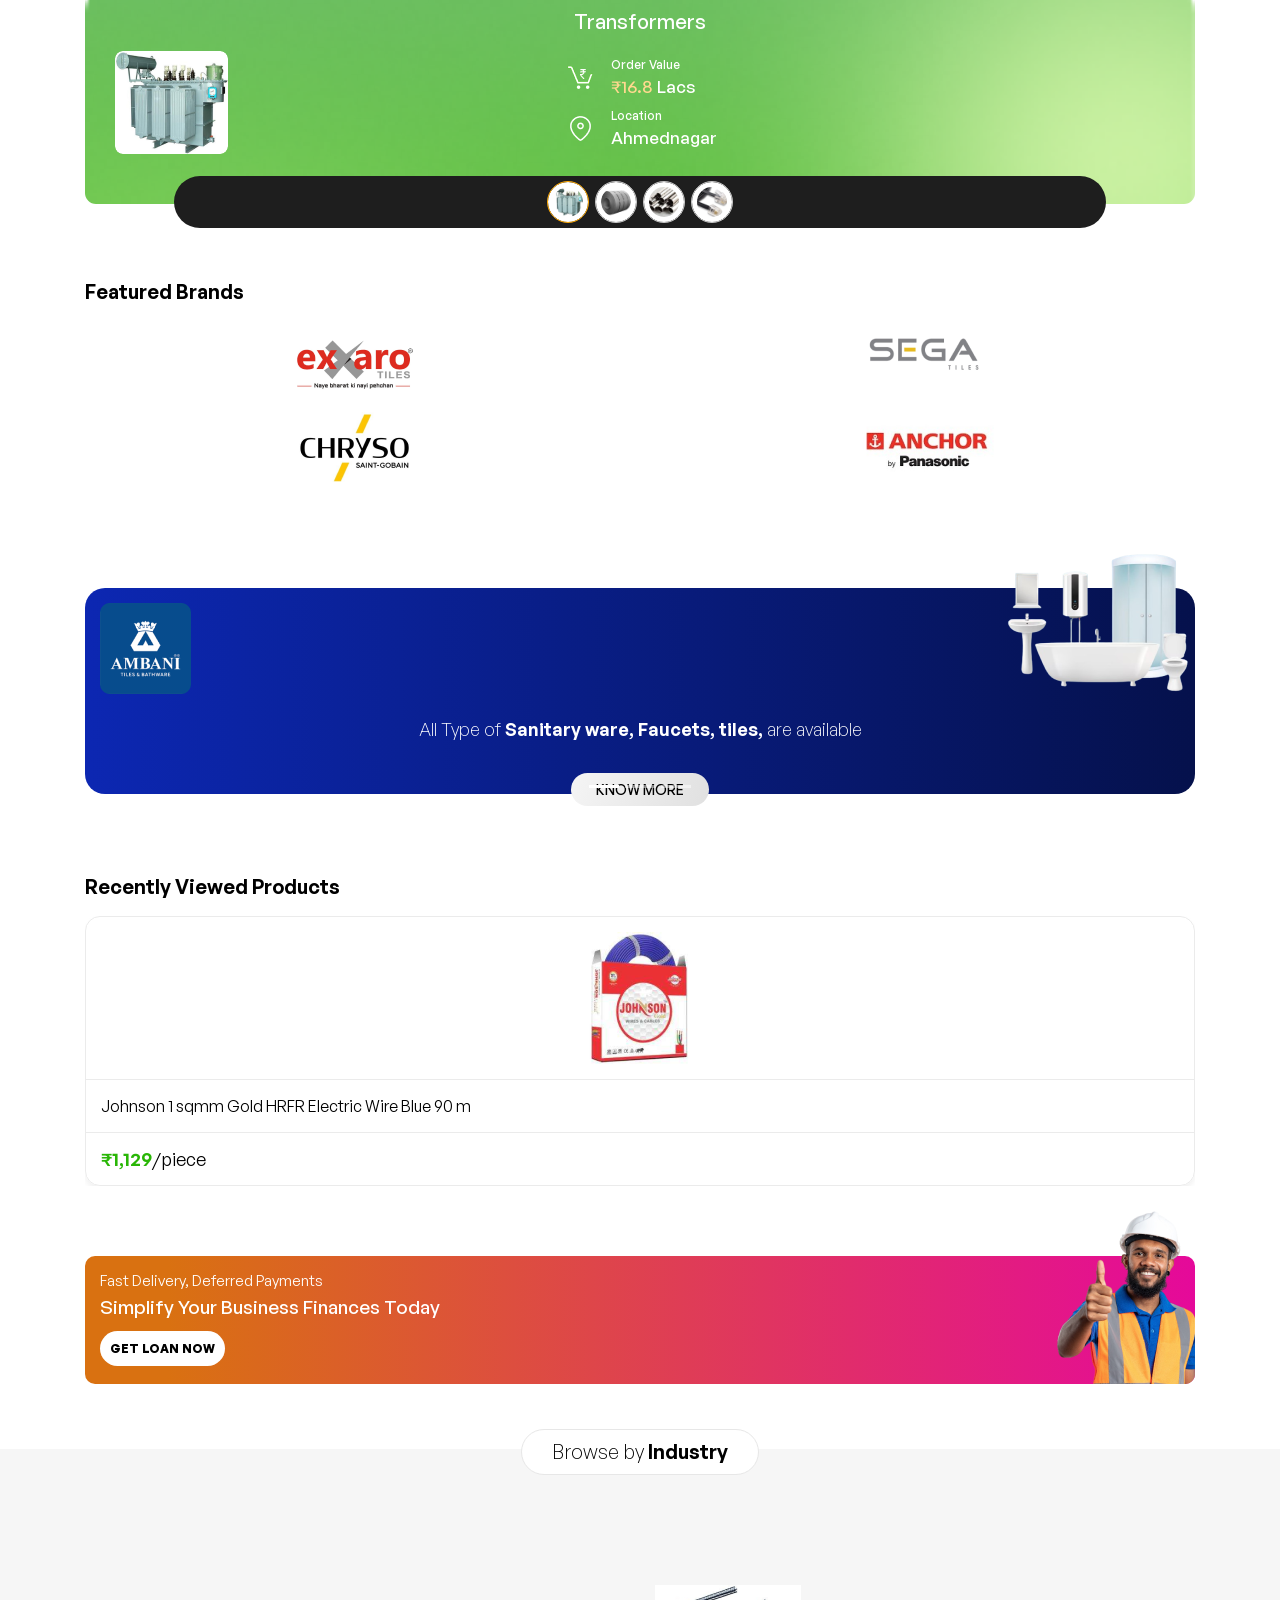
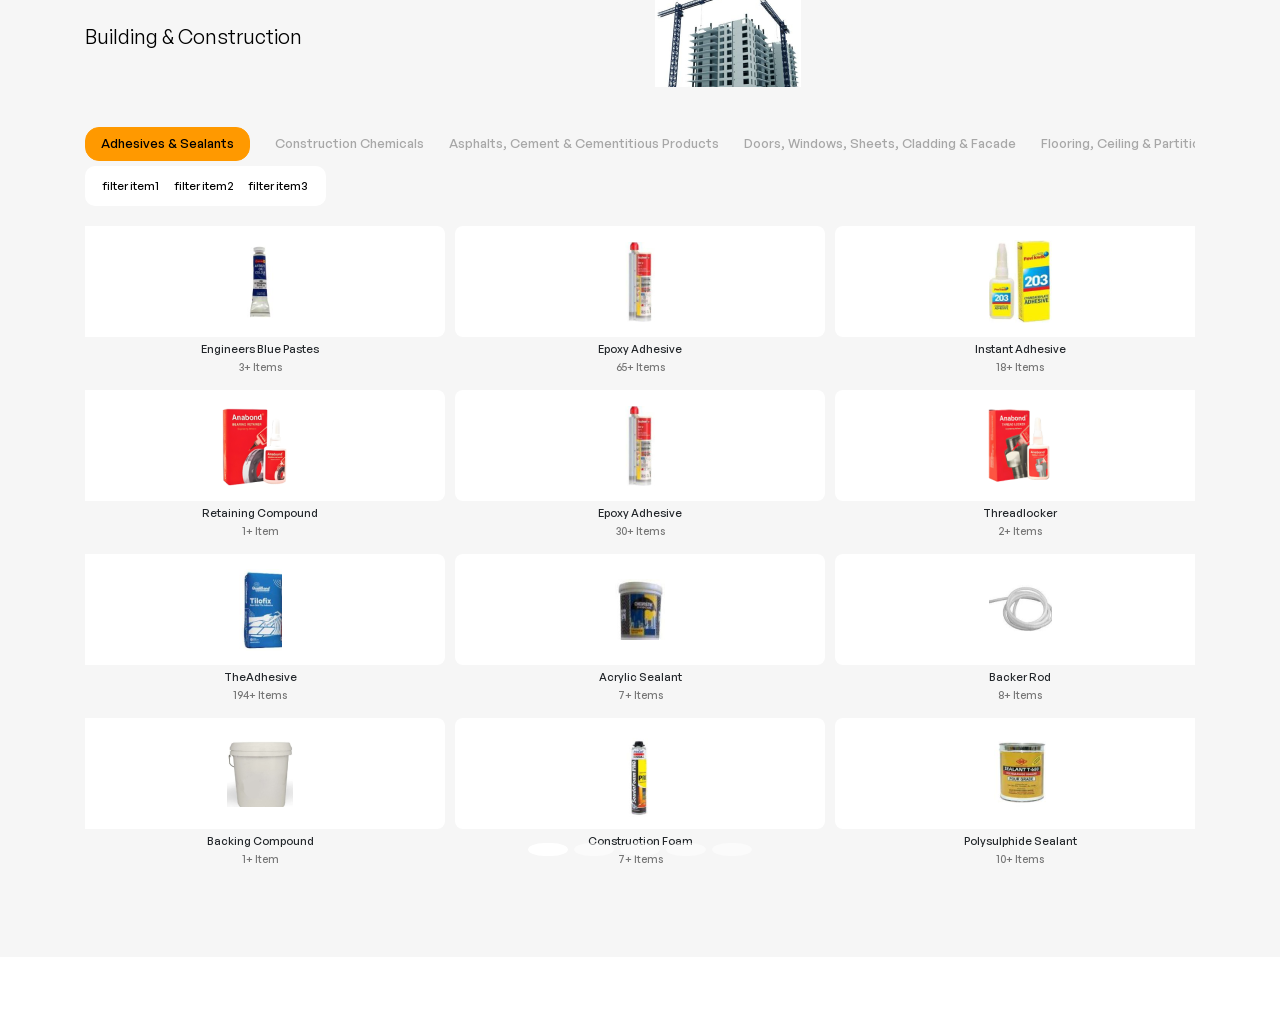
==== commit 23fd9172: "index file test text added for after english text" ====
--- a/lntsufin/index.html
+++ b/lntsufin/index.html
@@ -31,7 +31,7 @@
  <div class="col-4 d-flex align-items-center padl-0">
 <img src="images/header-lang-icon.png">
     <select class="hl-select">
-  <option class="hl-field">English</option>
+  <option class="hl-field">English test</option>
   <option class="hl-field">Tamil</option>
 </select>
   </div>
